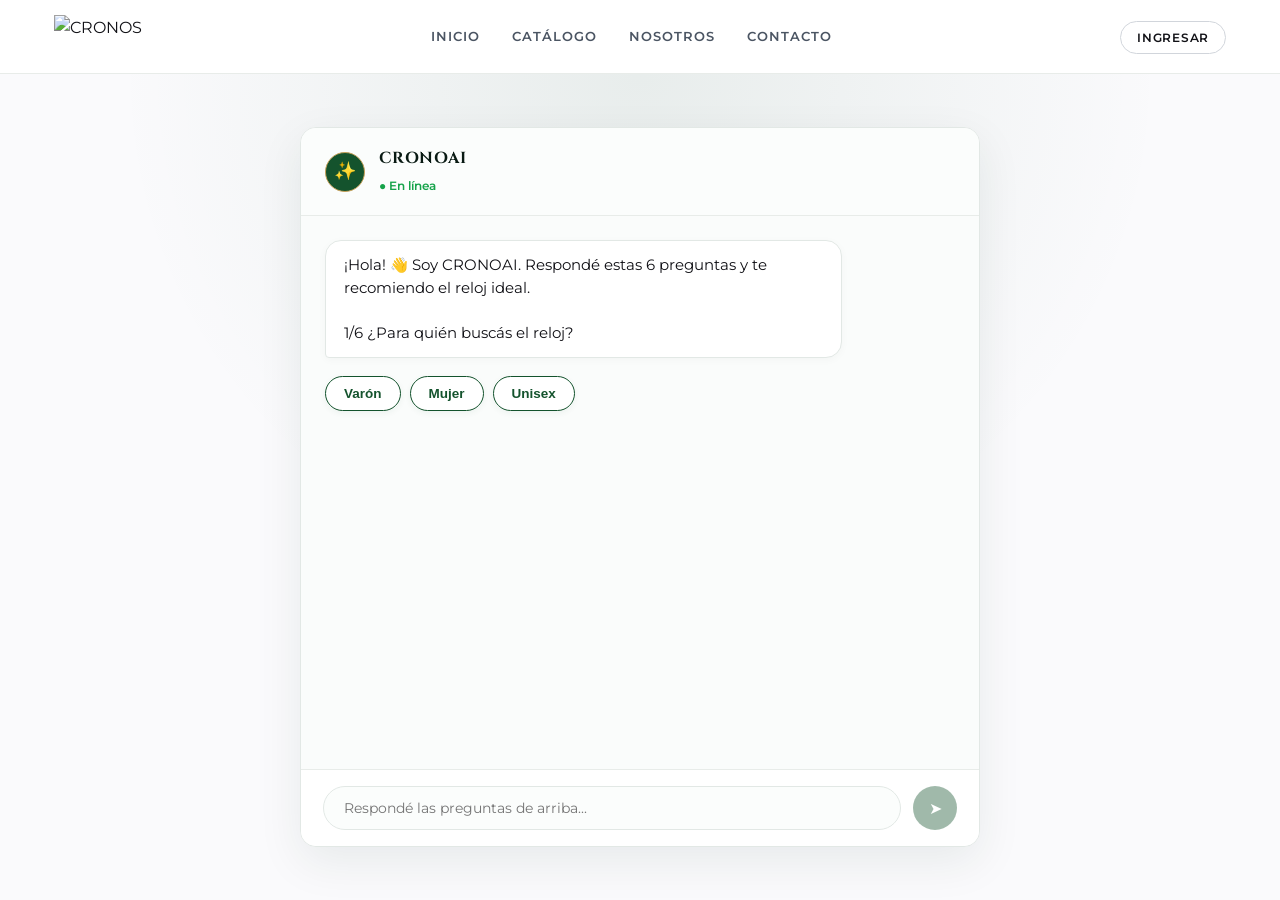
==== agente-ia.html @ 622d7fc7 "Restaurar interfaz limpia y pasarela de preguntas del Asesor IA" ====
<!DOCTYPE html>
<html lang="es">
<head>
  <meta charset="UTF-8">
  <meta name="viewport" content="width=device-width, initial-scale=1.0">
  <title>Relojería CRONOS — Asesor Virtual Inteligente (CRONOAI)</title>
  
  <link rel="preconnect" href="https://fonts.googleapis.com">
  <link rel="preconnect" href="https://fonts.gstatic.com" crossorigin>
  <link href="https://fonts.googleapis.com/css2?family=Cinzel:wght@600;700&family=Montserrat:wght@400;500;600;700&display=swap" rel="stylesheet">
  
  <link rel="stylesheet" href="css/styles.css">

  <style>
    /* Ajustes específicos para el contenedor del Asesor IA */
    .chat-page-main {
      min-height: calc(100vh - var(--nav-height));
      display: flex;
      justify-content: center;
      align-items: center;
      padding: 40px 20px;
      background: radial-gradient(circle at top, rgba(20, 83, 45, 0.08), transparent 50%), #fafafc;
    }

    .chat-card {
      width: 100%;
      max-width: 680px;
      height: 720px;
      display: flex;
      flex-direction: column;
      background: #ffffff;
      border: 1px solid #e2e8e5;
      border-radius: 16px;
      overflow: hidden;
      box-shadow: 0 15px 45px rgba(15, 57, 35, 0.08);
    }

    .chat-header {
      display: flex;
      align-items: center;
      gap: 14px;
      padding: 18px 24px;
      border-bottom: 1px solid #e8ece9;
      background: #fbfdfc;
    }

    .chat-avatar-icon {
      width: 40px;
      height: 40px;
      border-radius: 50%;
      background: #14532d;
      color: #c5a059;
      border: 1.5px solid #c5a059;
      display: flex;
      align-items: center;
      justify-content: center;
      font-size: 18px;
      flex-shrink: 0;
    }

    .chat-header-text strong {
      display: block;
      font-family: 'Cinzel', serif;
      font-size: 16px;
      font-weight: 700;
      color: #091a13;
      letter-spacing: 0.05em;
    }

    .chat-header-text span {
      font-size: 12px;
      color: #16a34a;
      font-weight: 600;
    }

    .chat-messages {
      flex: 1;
      overflow-y: auto;
      padding: 24px;
      display: flex;
      flex-direction: column;
      gap: 16px;
      background: #fafcfb;
    }

    .msg {
      max-width: 82%;
      padding: 13px 18px;
      border-radius: 16px;
      font-size: 14.5px;
      line-height: 1.55;
    }

    .msg-bot {
      align-self: flex-start;
      background: #ffffff;
      color: #111116;
      border: 1px solid #e2e8e5;
      border-bottom-left-radius: 4px;
      box-shadow: 0 2px 8px rgba(0, 0, 0, 0.03);
    }

    .msg-user {
      align-self: flex-end;
      background: #14532d;
      color: #ffffff;
      border-bottom-right-radius: 4px;
      box-shadow: 0 4px 12px rgba(20, 83, 45, 0.2);
    }

    .msg-typing {
      color: #64748b;
      font-style: italic;
    }

    /* Opciones del cuestionario de 6 preguntas */
    .chat-options {
      display: flex;
      flex-wrap: wrap;
      gap: 9px;
      align-self: flex-start;
      max-width: 95%;
      margin-top: 2px;
    }

    .chat-option-btn {
      padding: 9px 18px;
      border: 1.5px solid #14532d;
      color: #14532d;
      background: #ffffff;
      border-radius: 25px;
      font-size: 13.5px;
      font-weight: 600;
      cursor: pointer;
      transition: all 0.25s ease;
      box-shadow: 0 2px 6px rgba(20, 83, 45, 0.06);
    }

    .chat-option-btn:hover:not(:disabled) {
      background: #14532d;
      color: #ffffff;
      transform: translateY(-2px);
      box-shadow: 0 4px 12px rgba(20, 83, 45, 0.25);
    }

    .chat-option-btn:disabled {
      opacity: 0.35;
      cursor: default;
    }

    .chat-options-elegido .chat-option-btn:not(:disabled) {
      display: none;
    }

    /* Tarjetas de relojes recomendados (al terminar la pregunta 6) */
    .chat-resultados {
      display: flex;
      flex-direction: column;
      gap: 14px;
      width: 100%;
    }

    .chat-resultado-card {
      display: flex;
      gap: 16px;
      border: 1px solid #e2e8e5;
      background: #ffffff;
      padding: 16px;
      border-radius: 12px;
      box-shadow: 0 4px 16px rgba(0, 0, 0, 0.04);
    }

    .chat-resultado-media {
      width: 100px;
      height: 100px;
      flex-shrink: 0;
      background: #fbfdfc;
      border-radius: 6px;
      display: flex;
      align-items: center;
      justify-content: center;
      overflow: hidden;
      border: 1px solid #edf2ee;
    }

    .chat-resultado-media img {
      max-width: 90%;
      max-height: 90%;
      object-fit: contain;
    }

    .chat-resultado-info {
      flex: 1;
      min-width: 0;
    }

    .chat-resultado-match {
      display: inline-block;
      font-size: 11px;
      font-weight: 700;
      letter-spacing: 0.04em;
      color: #14532d;
      background: rgba(20, 83, 45, 0.08);
      padding: 3px 10px;
      border-radius: 20px;
      margin-bottom: 6px;
    }

    .chat-resultado-info h4 {
      font-family: 'Cinzel', serif;
      font-size: 16px;
      margin-bottom: 4px;
      color: #091a13;
    }

    .chat-resultado-precio {
      font-size: 16px;
      font-weight: 700;
      color: #14532d;
      margin-bottom: 12px;
    }

    .chat-resultado-acciones {
      display: flex;
      gap: 10px;
    }

    /* Entrada de texto para seguir conversando tras las 6 preguntas */
    .chat-input {
      display: flex;
      gap: 12px;
      padding: 16px 22px;
      border-top: 1px solid #e8ece9;
      background: #ffffff;
    }

    .chat-input input {
      flex: 1;
      padding: 12px 20px;
      border: 1px solid #e2e8e5;
      border-radius: 30px;
      font-size: 14px;
      outline: none;
      background: #fbfdfc;
      color: #111116;
      font-family: inherit;
    }

    .chat-input input:focus {
      border-color: #14532d;
    }

    .chat-send {
      width: 44px;
      height: 44px;
      border-radius: 50%;
      background: #14532d;
      color: #ffffff;
      display: flex;
      align-items: center;
      justify-content: center;
      border: none;
      cursor: pointer;
      font-size: 16px;
      transition: all 0.2s ease;
    }

    .chat-send:hover:not(:disabled) {
      background: #166534;
      transform: scale(1.05);
    }

    .chat-send:disabled {
      opacity: 0.4;
      cursor: not-allowed;
    }

    @media (max-width: 680px) {
      .chat-page-main {
        padding: 0;
      }
      .chat-card {
        height: calc(100vh - var(--nav-height));
        max-width: 100%;
        border-radius: 0;
        border: none;
      }
      .chat-resultado-card {
        flex-direction: column;
      }
      .chat-resultado-media {
        width: 100%;
        height: 150px;
      }
    }
  </style>
</head>
<body>

  <!-- ===================== NAVBAR UNIFICADA ===================== -->
  <header class="navbar">
    <div class="container nav-container-flex">
      <a href="index.html" class="brand">
        <img src="img/logo-cronos.png" alt="CRONOS" class="brand-logo-img">
      </a>

      <nav class="nav-links">
        <a href="index.html">Inicio</a>
        <a href="catalogo.html">Catálogo</a>
        <a href="index.html#nosotros">Nosotros</a>
        <a href="index.html#contacto">Contacto</a>
      </nav>

      <div class="nav-actions">
        <div id="auth-slot">
          <a href="login.html" class="btn-auth-link">Ingresar</a>
        </div>
        <button class="nav-toggle" aria-label="Abrir menú">☰</button>
      </div>
    </div>
  </header>

  <!-- ===================== INTERFAZ DEL ASESOR IA (CRONOAI) ===================== -->
  <main class="chat-page-main">
    <div class="chat-card">

      <div class="chat-header">
        <div class="chat-avatar-icon">
          ✨
        </div>
        <div class="chat-header-text">
          <strong>CRONOAI</strong>
          <span>● En línea</span>
        </div>
      </div>

      <!-- Contenedor donde chat-ia.js genera las 6 preguntas guiadas y las recomendaciones -->
      <div class="chat-messages" id="chat-messages"></div>

      <!-- Formulario para seguir la conversación libremente con Gemini tras las 6 preguntas -->
      <form class="chat-input" id="chat-form">
        <input type="text" placeholder="Respondé las preguntas de arriba..." disabled>
        <button type="submit" class="chat-send" disabled title="Enviar mensaje">➤</button>
      </form>

    </div>
  </main>

  <!-- Scripts -->
  <script src="https://cdn.jsdelivr.net/npm/@supabase/supabase-js@2"></script>
  <script src="js/supabase-config.js"></script>
  <script src="js/whatsapp-config.js"></script>
  <script src="js/productos.js"></script>
  <script src="js/chat-ia.js"></script>
  <script src="js/auth.js"></script>
  <script src="js/main.js"></script>
</body>
</html>
---- css/styles.css ----
/* =========================================================
   CRONOS — Hoja de Estilos Global Unificada de Alta Relojería
   Inspirada en Chronovia & Laxar (Verde Esmeralda, Oro y Blanco)
   ========================================================= */

@import url('https://fonts.googleapis.com/css2?family=Cinzel:wght@500;600;700;800&family=Montserrat:wght@300;400;500;600;700&display=swap');

:root {
  /* ================= IDENTIDAD CROMÁTICA ================= */
  --green-dark: #091a13;
  --green-deep: #0f3923;
  --green-primary: #14532d;
  --green-hover: #166534;
  --green-light: rgba(20, 83, 45, 0.08);

  --gold-accent: #c5a059;
  --gold-hover: #b38b36;
  --gold-light: #fdf8eb;
  --gold-border: rgba(197, 160, 89, 0.35);

  --bg-dark: #091a13;
  --bg-dark-card: #11221a;
  --bg-body: #fafafc;
  --bg-card: #ffffff;

  --text-main: #111116;
  --text-muted: #64748b;
  --text-light: #f8fafc;
  --text-light-muted: #cbd5e1;

  --border-light: #e8ece9;
  --border-dark: rgba(197, 160, 89, 0.2);

  --danger: #dc2626;
  --success: #16a34a;

  /* ================= VARIABLES DE COMPATIBILIDAD ================= */
  --green: #14532d;
  --green-dim: rgba(20, 83, 45, 0.12);
  --bg-soft: #f4f7f5;
  --bg-elevated: #ffffff;
  --bg-elevated-2: #edf3f0;
  --border: #e2e8e5;
  --border-strong: #cbd5e1;
  --font-display: 'Cinzel', Georgia, serif;
  --font-body: 'Montserrat', -apple-system, sans-serif;
  --font-serif: 'Cinzel', Georgia, serif;
  --font-sans: 'Montserrat', -apple-system, sans-serif;

  /* ================= DIMENSIONES & SOMBRAS ================= */
  --nav-height: 74px;
  --radius-sm: 6px;
  --radius-md: 12px;
  --radius-lg: 20px;
  --shadow-sm: 0 4px 15px rgba(0, 0, 0, 0.04);
  --shadow-card: 0 10px 30px rgba(15, 57, 35, 0.06);
  --shadow-luxury: 0 20px 45px rgba(0, 0, 0, 0.16);
  --transition: all 0.3s cubic-bezier(0.16, 1, 0.3, 1);
}

/* ================= RESET Y BASE ================= */
* {
  box-sizing: border-box;
  margin: 0;
  padding: 0;
}

html {
  scroll-behavior: smooth;
}

body {
  background-color: var(--bg-body);
  color: var(--text-main);
  font-family: var(--font-sans);
  line-height: 1.6;
  -webkit-font-smoothing: antialiased;
}

img {
  max-width: 100%;
  display: block;
}

a {
  color: inherit;
  text-decoration: none;
}

.container {
  width: 100%;
  max-width: 1220px;
  margin: 0 auto;
  padding: 0 24px;
}

.text-center {
  text-align: center;
}

.eyebrow {
  display: inline-block;
  font-size: 11px;
  font-weight: 700;
  letter-spacing: 0.2em;
  text-transform: uppercase;
  color: var(--gold-hover);
  margin-bottom: 10px;
}

/* ================= TOP NOTICE BAR ================= */
.top-notice-bar {
  background: var(--green-dark);
  color: var(--text-light-muted);
  font-size: 12px;
  font-weight: 500;
  letter-spacing: 0.05em;
  padding: 8px 0;
  border-bottom: 1px solid rgba(255, 255, 255, 0.08);
}

.top-notice-content {
  display: flex;
  justify-content: space-between;
  align-items: center;
}

.top-notice-content span strong {
  color: var(--gold-accent);
}

/* ================= NAVBAR ================= */
.navbar {
  position: sticky;
  top: 0;
  z-index: 1000;
  height: var(--nav-height);
  background: rgba(255, 255, 255, 0.96);
  backdrop-filter: blur(12px);
  -webkit-backdrop-filter: blur(12px);
  border-bottom: 1px solid var(--border-light);
  display: flex;
  align-items: center;
}

.nav-container-flex {
  display: flex;
  align-items: center;
  justify-content: space-between;
  width: 100%;
}

.brand {
  display: flex;
  align-items: center;
  gap: 12px;
}

.brand-logo-img {
  height: 44px;
  width: auto;
  object-fit: contain;
}

.brand-text {
  display: none !important;
}

.nav-links {
  display: flex;
  align-items: center;
  gap: 32px;
}

.nav-links a {
  position: relative;
  font-size: 12.5px;
  font-weight: 600;
  letter-spacing: 0.08em;
  text-transform: uppercase;
  color: #4b5563;
  padding: 6px 0;
  transition: color 0.2s ease;
}

.nav-links a:hover,
.nav-links a.active {
  color: var(--green-primary);
}

.nav-links a::after {
  content: "";
  position: absolute;
  bottom: 0;
  left: 0;
  width: 0;
  height: 2px;
  background: var(--gold-accent);
  transition: width 0.25s ease;
}

.nav-links a:hover::after,
.nav-links a.active::after {
  width: 100%;
}

.nav-actions {
  display: flex;
  align-items: center;
  gap: 16px;
}

.btn-nav-cronoai {
  background: var(--green-primary);
  color: #ffffff;
  padding: 8px 16px;
  border-radius: var(--radius-sm);
  font-size: 12.5px;
  font-weight: 600;
  letter-spacing: 0.04em;
  border: 1px solid var(--gold-accent);
  display: inline-flex;
  align-items: center;
  gap: 6px;
  transition: var(--transition);
}

.btn-nav-cronoai:hover {
  background: var(--green-hover);
  transform: translateY(-1px);
  box-shadow: 0 4px 14px rgba(20, 83, 45, 0.25);
}

.btn-auth-link {
  font-size: 12px;
  font-weight: 600;
  letter-spacing: 0.06em;
  text-transform: uppercase;
  padding: 8px 16px;
  border: 1px solid #d1d5db;
  border-radius: 20px;
  color: var(--text-main);
  transition: var(--transition);
}

.btn-auth-link:hover {
  border-color: var(--green-primary);
  color: var(--green-primary);
  background: var(--green-light);
}

/* Sesión de usuario logueado en Navbar */
.user-menu {
  display: flex !important;
  align-items: center !important;
  gap: 12px !important;
  white-space: nowrap !important;
}

.user-name {
  font-size: 13px !important;
  font-weight: 600 !important;
  color: var(--green-dark) !important;
}

.logout-link,
#auth-slot button {
  font-size: 11px !important;
  font-weight: 700 !important;
  padding: 6px 14px !important;
  border: 1px solid #dc2626 !important;
  color: #dc2626 !important;
  border-radius: 20px !important;
  background: transparent !important;
  cursor: pointer !important;
  transition: all 0.2s ease !important;
}

.logout-link:hover,
#auth-slot button:hover {
  background: #fee2e2 !important;
}

.nav-toggle {
  display: none;
  background: none;
  border: none;
  font-size: 24px;
  color: var(--green-dark);
  cursor: pointer;
}

/* ================= HERO PRINCIPAL ================= */
.rolex-hero {
  position: relative;
  min-height: 80vh;
  display: flex;
  align-items: center;
  background-color: var(--bg-dark);
  background-image: url('https://images.unsplash.com/photo-1523275335684-37898b6baf30?auto=format&fit=crop&w=1920&q=85');
  background-size: cover;
  background-position: center right;
  color: #ffffff;
  padding: 80px 0;
  overflow: hidden;
  border-bottom: 1px solid var(--border-dark);
}

.rolex-hero-overlay {
  position: absolute;
  inset: 0;
  background: linear-gradient(
    90deg, 
    rgba(9, 26, 19, 0.96) 0%, 
    rgba(9, 26, 19, 0.82) 48%, 
    rgba(9, 26, 19, 0.35) 100%
  );
  z-index: 1;
}

.rolex-hero-content {
  position: relative;
  z-index: 2;
  max-width: 650px;
}

.hero-eyebrow {
  display: block;
  font-size: 11.5px;
  letter-spacing: 0.2em;
  color: var(--gold-accent);
  font-weight: 700;
  margin-bottom: 16px;
  text-transform: uppercase;
}

.hero-title {
  font-family: var(--font-serif);
  font-size: clamp(38px, 5.5vw, 56px);
  line-height: 1.1;
  color: #ffffff;
  margin: 0 0 20px;
  font-weight: 700;
}

.hero-subtitle {
  font-size: 16px;
  line-height: 1.7;
  color: var(--text-light-muted);
  margin-bottom: 34px;
}

.hero-actions {
  display: flex;
  gap: 16px;
  flex-wrap: wrap;
}

.btn-hero-primary {
  background: var(--gold-accent);
  color: var(--green-dark);
  font-weight: 700;
  font-size: 13.5px;
  padding: 14px 30px;
  border-radius: var(--radius-sm);
  letter-spacing: 0.05em;
  transition: var(--transition);
  display: inline-flex;
  align-items: center;
  gap: 8px;
}

.btn-hero-primary:hover {
  background: var(--gold-hover);
  transform: translateY(-2px);
  box-shadow: 0 8px 24px rgba(197, 160, 89, 0.35);
}

.btn-hero-secondary {
  background: rgba(255, 255, 255, 0.06);
  border: 1px solid rgba(255, 255, 255, 0.25);
  color: #ffffff;
  font-weight: 600;
  font-size: 13.5px;
  padding: 14px 28px;
  border-radius: var(--radius-sm);
  backdrop-filter: blur(6px);
  transition: var(--transition);
}

.btn-hero-secondary:hover {
  border-color: var(--gold-accent);
  color: var(--gold-accent);
  background: rgba(197, 160, 89, 0.1);
}

/* ================= CATEGORÍAS RÁPIDAS ================= */
.categories-strip {
  padding: 35px 0 60px;
  margin-top: -28px;
  position: relative;
  z-index: 10;
}

.categories-grid {
  display: grid;
  grid-template-columns: repeat(3, 1fr);
  gap: 22px;
}

.cat-card-luxury {
  background: var(--bg-dark-card);
  border: 1px solid var(--border-dark);
  border-radius: var(--radius-md);
  padding: 24px 22px;
  color: #ffffff;
  display: flex;
  align-items: center;
  justify-content: space-between;
  transition: var(--transition);
  position: relative;
  overflow: hidden;
  box-shadow: var(--shadow-sm);
}

.cat-card-luxury::before {
  content: "";
  position: absolute;
  top: 0;
  left: 0;
  width: 3px;
  height: 100%;
  background: var(--gold-accent);
  opacity: 0;
  transition: var(--transition);
}

.cat-card-luxury:hover {
  transform: translateY(-4px);
  border-color: var(--gold-accent);
  box-shadow: var(--shadow-card);
}

.cat-card-luxury:hover::before {
  opacity: 1;
}

.cat-card-info h3 {
  font-family: var(--font-serif);
  font-size: 17px;
  margin-bottom: 4px;
}

.cat-card-info span {
  font-size: 12.5px;
  color: var(--gold-accent);
}

.cat-card-arrow {
  font-size: 18px;
  color: var(--gold-accent);
  transition: var(--transition);
}

/* ================= BANNER INTERCALADO TIPO HERO (ESTILO SALÓN DE BELLEZA) ================= */
.showcase-section {
  padding: 75px 0 90px;
  background: #ffffff;
}

.showcase-header {
  margin-bottom: 50px;
}

.section-title {
  font-family: var(--font-serif);
  font-size: clamp(28px, 4vw, 38px);
  color: var(--green-dark);
  font-weight: 700;
  margin-bottom: 12px;
}

.section-subtitle {
  font-size: 15px;
  color: var(--text-muted);
  max-width: 620px;
  margin: 0 auto;
}

.featured-showcase-container {
  display: flex;
  flex-direction: column;
  gap: 40px;
}

/* FILA 1 (IMPAR): Reloj a la derecha, sombra y texto a la izquierda */
.product-hero-banner,
.rolex-feature-row {
  position: relative;
  min-height: 440px;
  border-radius: var(--radius-lg);
  overflow: hidden;
  background-color: #081a12 !important;
  background-repeat: no-repeat !important;
  background-size: contain !important;
  background-position: right 6% center !important;
  display: flex !important;
  align-items: center !important;
  padding: 50px 60px !important;
  box-shadow: var(--shadow-luxury);
  border: 1px solid var(--border-dark);
  transition: var(--transition);
}

.product-hero-banner:hover,
.rolex-feature-row:hover {
  transform: translateY(-4px);
  box-shadow: 0 25px 55px rgba(9, 26, 19, 0.3);
}

/* Degradado sombreado para garantizar legibilidad del texto */
.product-hero-overlay {
  position: absolute;
  inset: 0;
  background: linear-gradient(
    90deg,
    rgba(8, 26, 18, 0.98) 0%,
    rgba(8, 26, 18, 0.92) 48%,
    rgba(8, 26, 18, 0.35) 75%,
    transparent 100%
  ) !important;
  z-index: 1;
}

.product-hero-inner,
.rolex-feature-text {
  position: relative;
  z-index: 2;
  max-width: 520px;
  margin-right: auto;
  margin-left: 0;
  text-align: left;
  color: #ffffff !important;
}

.product-hero-category,
.rolex-meta {
  display: inline-block;
  font-size: 11.5px;
  letter-spacing: 0.16em;
  color: var(--gold-accent) !important;
  font-weight: 700;
  text-transform: uppercase;
  margin-bottom: 10px;
}

.product-hero-title,
.rolex-title {
  font-family: var(--font-serif);
  font-size: clamp(26px, 3.2vw, 36px);
  color: #ffffff !important;
  margin: 0 0 14px;
  font-weight: 700;
  line-height: 1.15;
}

.product-hero-desc,
.rolex-desc {
  font-size: 15px;
  line-height: 1.7;
  color: var(--text-light-muted) !important;
  margin: 0 0 26px;
}

.product-hero-cta,
.rolex-pricing-action {
  display: flex;
  align-items: center;
  gap: 22px;
  flex-wrap: wrap;
}

.product-hero-price,
.price-amount {
  font-size: 26px;
  font-weight: 700;
  color: #ffffff !important;
  display: flex;
  align-items: baseline;
}

.price-currency {
  font-size: 16px;
  color: var(--gold-accent) !important;
  margin-right: 4px;
}

.btn-hero-order,
.btn-rolex-explore {
  display: inline-flex;
  align-items: center;
  gap: 8px;
  background: var(--gold-accent);
  color: var(--green-dark);
  font-weight: 700;
  font-size: 13.5px;
  padding: 13px 28px;
  border-radius: var(--radius-sm);
  text-decoration: none;
  transition: var(--transition);
  box-shadow: 0 4px 15px rgba(197, 160, 89, 0.35);
}

.btn-hero-order:hover,
.btn-rolex-explore:hover {
  background: var(--gold-hover);
  transform: translateY(-2px);
}

/* FILA 2 (PAR / INTERCALADA): Reloj a la izquierda, sombra y texto a la derecha */
.featured-showcase-container > .product-hero-banner:nth-child(even),
.featured-showcase-container > .rolex-feature-row:nth-child(even),
.product-hero-banner.reversed,
.rolex-feature-row.reversed {
  background-position: left 6% center !important;
  justify-content: flex-end !important;
}

.featured-showcase-container > .product-hero-banner:nth-child(even) .product-hero-overlay,
.featured-showcase-container > .rolex-feature-row:nth-child(even) .product-hero-overlay,
.product-hero-banner.reversed .product-hero-overlay,
.rolex-feature-row.reversed .product-hero-overlay {
  background: linear-gradient(
    270deg,
    rgba(8, 26, 18, 0.98) 0%,
    rgba(8, 26, 18, 0.92) 48%,
    rgba(8, 26, 18, 0.35) 75%,
    transparent 100%
  ) !important;
}

.featured-showcase-container > .product-hero-banner:nth-child(even) .product-hero-inner,
.featured-showcase-container > .rolex-feature-row:nth-child(even) .product-hero-inner,
.product-hero-banner.reversed .product-hero-inner,
.rolex-feature-row.reversed .product-hero-inner {
  margin-left: auto !important;
  margin-right: 0 !important;
  text-align: left;
}

.showcase-cta-wrap {
  margin-top: 55px;
}

.btn-view-all-collection {
  display: inline-block;
  padding: 14px 34px;
  background: transparent;
  border: 1.5px solid var(--green-primary);
  color: var(--green-primary);
  font-weight: 700;
  font-size: 13px;
  letter-spacing: 0.06em;
  border-radius: var(--radius-sm);
  text-transform: uppercase;
  transition: var(--transition);
}

.btn-view-all-collection:hover {
  background: var(--green-primary);
  color: #ffffff;
}

/* ================= GRID DE CATÁLOGO (CATALOGO.HTML) ================= */
.product-grid {
  display: grid;
  grid-template-columns: repeat(auto-fill, minmax(270px, 1fr));
  gap: 28px;
  padding: 20px 0 60px;
}

.product-card {
  position: relative;
  background: #ffffff;
  border-radius: var(--radius-md);
  border: 1px solid var(--border-light);
  padding: 18px;
  display: flex;
  flex-direction: column;
  transition: var(--transition);
  box-shadow: var(--shadow-sm);
}

.product-card:hover {
  transform: translateY(-5px);
  border-color: rgba(20, 83, 45, 0.25);
  box-shadow: var(--shadow-card);
}

.card-badge {
  position: absolute;
  top: 14px;
  left: 14px;
  background: var(--gold-light);
  border: 1px solid var(--gold-border);
  color: var(--gold-hover);
  font-size: 11px;
  padding: 3px 8px;
  border-radius: 4px;
  font-weight: 700;
  letter-spacing: 0.05em;
  z-index: 2;
}

.product-card-media {
  width: 100%;
  height: 220px;
  display: flex;
  align-items: center;
  justify-content: center;
  margin: 12px 0;
  background: #fbfdfc;
  border-radius: var(--radius-sm);
  overflow: hidden;
}

.product-thumb-img {
  max-width: 85%;
  max-height: 85%;
  object-fit: contain;
  transition: transform 0.35s ease;
}

.product-card:hover .product-thumb-img {
  transform: scale(1.06);
}

.product-card-body {
  display: flex;
  flex-direction: column;
  flex: 1;
}

.product-category {
  font-size: 11px;
  color: var(--gold-hover);
  font-weight: 700;
  letter-spacing: 0.1em;
  text-transform: uppercase;
  margin-bottom: 4px;
}

.product-card-title {
  margin: 0 0 12px;
  font-family: var(--font-serif);
  font-size: 16px;
  font-weight: 600;
  color: var(--green-dark);
}

.product-card-footer {
  margin-top: auto;
  display: flex;
  align-items: center;
  justify-content: space-between;
  padding-top: 14px;
  border-top: 1px solid var(--border-light);
}

.product-price {
  font-size: 18px;
  font-weight: 700;
  color: var(--green-primary);
}

.btn-ver-detalle {
  background: #f4f6f5;
  border: 1px solid var(--border-light);
  color: var(--green-dark);
  padding: 8px 14px;
  border-radius: var(--radius-sm);
  font-size: 12.5px;
  font-weight: 600;
  transition: var(--transition);
}

.btn-ver-detalle:hover {
  background: var(--green-primary);
  border-color: var(--green-primary);
  color: #ffffff;
}

/* ================= BANNER CRONOAI ================= */
.cronoai-banner {
  background: radial-gradient(circle at 75% 50%, rgba(20, 83, 45, 0.4) 0%, rgba(9, 26, 19, 0.98) 70%), var(--bg-dark);
  color: #ffffff;
  padding: 80px 0;
  position: relative;
  overflow: hidden;
  border-top: 1px solid var(--border-dark);
  border-bottom: 1px solid var(--border-dark);
}

.cronoai-banner-grid {
  display: grid;
  grid-template-columns: 1.15fr 0.85fr;
  align-items: center;
  gap: 50px;
}

.cronoai-badge {
  display: inline-block;
  background: rgba(197, 160, 89, 0.15);
  border: 1px solid var(--gold-accent);
  color: var(--gold-accent);
  font-size: 11px;
  font-weight: 700;
  letter-spacing: 0.16em;
  padding: 4px 12px;
  border-radius: 20px;
  margin-bottom: 16px;
  text-transform: uppercase;
}

.cronoai-banner h2 {
  font-family: var(--font-serif);
  font-size: clamp(28px, 4vw, 38px);
  margin-bottom: 16px;
  line-height: 1.2;
}

.cronoai-banner p {
  color: var(--text-light-muted);
  font-size: 15px;
  line-height: 1.7;
  margin-bottom: 28px;
}

.cronoai-steps {
  display: flex;
  gap: 20px;
  margin-bottom: 32px;
  flex-wrap: wrap;
}

.cronoai-step-item {
  display: flex;
  align-items: center;
  gap: 10px;
  font-size: 13.5px;
  color: #ffffff;
  font-weight: 500;
}

.cronoai-step-num {
  width: 28px;
  height: 28px;
  border-radius: 50%;
  background: var(--gold-accent);
  color: var(--green-dark);
  font-weight: 700;
  display: flex;
  align-items: center;
  justify-content: center;
  font-size: 13px;
}

.cronoai-preview-box {
  background: rgba(18, 28, 23, 0.75);
  border: 1px solid var(--border-dark);
  border-radius: var(--radius-md);
  padding: 26px;
  backdrop-filter: blur(10px);
  box-shadow: var(--shadow-luxury);
}

.chat-bubble-mock {
  background: rgba(255, 255, 255, 0.08);
  padding: 16px 20px;
  border-radius: var(--radius-sm);
  font-size: 14px;
  line-height: 1.6;
  margin-bottom: 16px;
  border-left: 3px solid var(--gold-accent);
}

/* ================= SECCIÓN NOSOTROS ================= */
.about-section {
  padding: 90px 0;
  background: #ffffff;
  border-bottom: 1px solid var(--border-light);
}

.about-grid {
  display: grid;
  grid-template-columns: 1.25fr 0.75fr;
  gap: 60px;
  align-items: center;
}

.about-lead {
  font-size: 18px;
  line-height: 1.6;
  color: var(--green-dark);
  margin: 14px 0;
  font-weight: 500;
}

.about-text {
  font-size: 15px;
  line-height: 1.8;
  color: var(--text-muted);
  margin-bottom: 34px;
}

.about-features {
  display: grid;
  grid-template-columns: repeat(3, 1fr);
  gap: 20px;
  padding-top: 24px;
  border-top: 1px solid var(--border-light);
}

.feature-number {
  display: block;
  font-family: var(--font-serif);
  font-size: 32px;
  font-weight: 700;
  color: var(--green-primary);
  margin-bottom: 4px;
}

.feature-label {
  font-size: 12px;
  color: var(--text-muted);
  text-transform: uppercase;
  letter-spacing: 0.08em;
  font-weight: 600;
}

.about-seal-card {
  background: radial-gradient(circle at center, #14281f 0%, #091a13 100%);
  border-radius: var(--radius-lg);
  padding: 44px 34px;
  color: #ffffff;
  border: 1px solid var(--border-dark);
  box-shadow: var(--shadow-luxury);
  text-align: center;
}

.seal-icon {
  font-size: 40px;
  margin-bottom: 16px;
}

.seal-inner h3 {
  font-family: var(--font-serif);
  font-size: 21px;
  color: var(--gold-accent);
  margin-bottom: 12px;
}

.seal-inner p {
  color: var(--text-light-muted);
  font-size: 14px;
  line-height: 1.7;
}

/* ================= SECCIÓN CONTACTO ================= */
.contact-section {
  padding: 85px 0 95px;
  background: var(--bg-body);
}

.contact-grid {
  display: grid;
  grid-template-columns: repeat(auto-fit, minmax(280px, 1fr));
  gap: 26px;
  margin-top: 45px;
}

.contact-card {
  background: #ffffff;
  border-radius: var(--radius-md);
  border: 1px solid var(--border-light);
  padding: 34px 26px;
  text-align: center;
  transition: var(--transition);
  box-shadow: var(--shadow-sm);
}

.contact-card:hover {
  transform: translateY(-5px);
  border-color: rgba(20, 83, 45, 0.25);
  box-shadow: var(--shadow-card);
}

.contact-icon {
  font-size: 34px;
  margin-bottom: 16px;
}

.contact-card h3 {
  font-family: var(--font-serif);
  font-size: 18px;
  color: var(--green-dark);
  margin-bottom: 10px;
}

.contact-card p {
  font-size: 14px;
  color: var(--text-muted);
  line-height: 1.6;
  margin-bottom: 22px;
}

.contact-btn {
  display: inline-block;
  background: #25d366;
  color: #ffffff;
  padding: 11px 24px;
  border-radius: var(--radius-sm);
  font-size: 13px;
  font-weight: 600;
  transition: var(--transition);
}

.contact-btn:hover {
  background: #1eb954;
  box-shadow: 0 6px 18px rgba(37, 211, 102, 0.25);
}

.contact-btn.secondary {
  background: var(--green-primary);
  border: 1px solid var(--gold-accent);
}

.contact-btn.secondary:hover {
  background: var(--green-hover);
}

.contact-detail-text {
  display: inline-block;
  font-size: 13px;
  font-weight: 600;
  color: var(--green-primary);
  padding: 7px 16px;
  background: var(--green-light);
  border-radius: 20px;
}

/* ================= FOOTER ================= */
.footer {
  background: var(--green-dark);
  color: var(--text-light-muted);
  padding: 70px 0 25px;
  border-top: 1px solid var(--border-dark);
  font-size: 14px;
}

.footer-grid {
  display: grid;
  grid-template-columns: 1.4fr 1fr 1fr;
  gap: 40px;
  margin-bottom: 45px;
}

.brand-col .brand-name {
  font-family: var(--font-serif);
  font-size: 22px;
  font-weight: 700;
  color: #ffffff;
  letter-spacing: 0.1em;
  display: block;
  margin-bottom: 12px;
}

.footer-heading {
  font-size: 12px;
  text-transform: uppercase;
  letter-spacing: 0.12em;
  color: var(--gold-accent);
  font-weight: 700;
  margin-bottom: 16px;
}

.footer-col a {
  display: block;
  color: var(--text-light-muted);
  margin-bottom: 10px;
  transition: var(--transition);
}

.footer-col a:hover {
  color: #ffffff;
  padding-left: 4px;
}

.footer-bottom {
  text-align: center;
  padding-top: 24px;
  border-top: 1px solid rgba(255, 255, 255, 0.08);
  font-size: 12.5px;
}

/* ================= BOTÓN FLOTANTE ASESOR IA ================= */
.ai-float-btn {
  position: fixed;
  bottom: 24px;
  right: 24px;
  background: #ffffff;
  border: 1px solid var(--gold-accent);
  border-radius: 50px;
  padding: 10px 18px;
  display: flex;
  align-items: center;
  gap: 10px;
  box-shadow: 0 10px 28px rgba(0, 0, 0, 0.15);
  transition: var(--transition);
  z-index: 999;
}

.ai-float-btn:hover {
  transform: translateY(-3px);
  box-shadow: 0 14px 34px rgba(20, 83, 45, 0.25);
  border-color: var(--green-primary);
}

.ai-spark {
  font-size: 20px;
}

.ai-float-text {
  display: flex;
  flex-direction: column;
}

.ai-float-text strong {
  font-size: 12.5px;
  color: var(--green-dark);
}

.ai-float-text span {
  font-size: 11px;
  color: var(--text-muted);
}

/* ================= INTERFAZ CRONOAI (AGENTE-IA.HTML) ================= */
.chat-wrap {
  min-height: calc(100vh - var(--nav-height));
  display: flex;
  justify-content: center;
  align-items: center;
  padding: 40px 20px;
  background: radial-gradient(circle at top, rgba(20, 83, 45, 0.08), transparent 45%), var(--bg-body);
}

.chat-card {
  width: 100%;
  max-width: 680px;
  display: flex;
  flex-direction: column;
  background: #ffffff;
  border: 1px solid var(--border-light);
  border-radius: var(--radius-lg);
  overflow: hidden;
  height: 720px;
  box-shadow: 0 15px 45px rgba(15, 57, 35, 0.08);
}

.chat-header {
  display: flex;
  align-items: center;
  gap: 14px;
  padding: 18px 24px;
  border-bottom: 1px solid var(--border-light);
  background: #fbfdfc;
}

.chat-header-text strong {
  display: block;
  font-size: 15px;
  font-family: var(--font-serif);
  color: var(--green-dark);
  font-weight: 700;
  letter-spacing: 0.05em;
}

.chat-header-text span {
  font-size: 12.5px;
  color: var(--success);
  font-weight: 600;
}

.chat-messages {
  flex: 1;
  overflow-y: auto;
  padding: 24px;
  display: flex;
  flex-direction: column;
  gap: 16px;
  background: #fafcfb;
}

.msg {
  max-width: 82%;
  padding: 13px 18px;
  border-radius: 16px;
  font-size: 14.5px;
  line-height: 1.55;
  box-shadow: 0 2px 8px rgba(0, 0, 0, 0.03);
}

.msg-bot {
  align-self: flex-start;
  background: #ffffff;
  color: var(--text-main);
  border: 1px solid var(--border-light);
  border-bottom-left-radius: 4px;
}

.msg-user {
  align-self: flex-end;
  background: var(--green-primary);
  color: #ffffff;
  border-bottom-right-radius: 4px;
}

.msg-typing {
  color: var(--text-muted);
  font-style: italic;
}

.chat-options {
  display: flex;
  flex-wrap: wrap;
  gap: 9px;
  align-self: flex-start;
  max-width: 95%;
  margin-top: 4px;
}

.chat-option-btn {
  padding: 9px 18px;
  border: 1.5px solid var(--green-primary);
  color: var(--green-primary);
  background: #ffffff;
  border-radius: 25px;
  font-size: 13.5px;
  font-weight: 600;
  cursor: pointer;
  transition: var(--transition);
  box-shadow: 0 2px 6px rgba(20, 83, 45, 0.06);
}

.chat-option-btn:hover:not(:disabled) {
  background: var(--green-primary);
  color: #ffffff;
  transform: translateY(-2px);
  box-shadow: 0 4px 12px rgba(20, 83, 45, 0.25);
}

.chat-option-btn:disabled {
  opacity: 0.35;
  cursor: default;
}

.chat-options-elegido .chat-option-btn:not(:disabled) {
  display: none;
}

.chat-resultados {
  display: flex;
  flex-direction: column;
  gap: 14px;
  width: 100%;
}

.chat-resultado-card {
  display: flex;
  gap: 16px;
  border: 1px solid var(--border-light);
  background: #ffffff;
  padding: 16px;
  border-radius: var(--radius-md);
  box-shadow: 0 4px 16px rgba(0, 0, 0, 0.04);
}

.chat-resultado-media {
  width: 100px;
  height: 100px;
  flex-shrink: 0;
  background: #f8faf9;
  border-radius: var(--radius-sm);
  display: flex;
  align-items: center;
  justify-content: center;
  overflow: hidden;
}

.chat-resultado-media img {
  max-width: 90%;
  max-height: 90%;
  object-fit: contain;
}

.chat-resultado-info h4 {
  font-family: var(--font-serif);
  font-size: 16px;
  margin-bottom: 4px;
  color: var(--green-dark);
}

.chat-resultado-match {
  display: inline-block;
  font-size: 11px;
  font-weight: 700;
  letter-spacing: 0.04em;
  color: var(--green-primary);
  background: var(--green-light);
  padding: 3px 10px;
  border-radius: 20px;
  margin-bottom: 6px;
}

.chat-resultado-precio {
  font-size: 15px;
  font-weight: 700;
  color: var(--green-primary);
  margin-bottom: 10px;
}

.chat-input {
  display: flex;
  gap: 12px;
  padding: 16px 22px;
  border-top: 1px solid var(--border-light);
  background: #ffffff;
}

.chat-input input {
  flex: 1;
  padding: 12px 20px;
  border: 1px solid var(--border-light);
  border-radius: 30px;
  font-size: 14px;
  outline: none;
  background: #fbfdfc;
  color: var(--text-main);
}

.chat-input input:focus {
  border-color: var(--green-primary);
}

.chat-send {
  width: 44px;
  height: 44px;
  border-radius: 50%;
  background: var(--green-primary);
  color: #ffffff;
  display: flex;
  align-items: center;
  justify-content: center;
  border: none;
  cursor: pointer;
  transition: var(--transition);
}

.chat-send:hover {
  background: var(--green-hover);
  transform: scale(1.05);
}

/* ================= RESPONSIVO (MÓVILES) ================= */
@media (max-width: 860px) {
  .nav-links {
    position: fixed;
    top: var(--nav-height);
    left: 0;
    right: 0;
    flex-direction: column;
    align-items: flex-start;
    gap: 0;
    background: #ffffff;
    border-bottom: 1px solid var(--border-light);
    max-height: 0;
    overflow: hidden;
    transition: max-height 0.3s ease;
    box-shadow: 0 10px 25px rgba(0,0,0,0.06);
  }

  .nav-links.open {
    max-height: 320px;
  }

  .nav-links a {
    width: 100%;
    padding: 14px 24px;
    border-bottom: 1px solid var(--border-light);
  }

  .nav-toggle {
    display: block;
  }

  /* Banners en móviles */
  .product-hero-banner,
  .rolex-feature-row,
  .featured-showcase-container > .product-hero-banner:nth-child(even),
  .featured-showcase-container > .rolex-feature-row:nth-child(even) {
    background-position: center bottom 20px !important;
    background-size: auto 190px !important;
    padding: 35px 22px 230px !important;
    min-height: 460px !important;
  }

  .product-hero-overlay,
  .featured-showcase-container > .product-hero-banner:nth-child(even) .product-hero-overlay {
    background: linear-gradient(
      180deg,
      rgba(8, 26, 18, 0.98) 0%,
      rgba(8, 26, 18, 0.88) 55%,
      rgba(8, 26, 18, 0.25) 100%
    ) !important;
  }

  .product-hero-inner,
  .featured-showcase-container > .product-hero-banner:nth-child(even) .product-hero-inner {
    margin: 0 !important;
    max-width: 100% !important;
  }

  .categories-grid,
  .cronoai-banner-grid,
  .about-grid,
  .footer-grid {
    grid-template-columns: 1fr;
  }

  .top-notice-bar {
    display: none;
  }

  .chat-card {
    height: calc(100vh - var(--nav-height) - 40px);
  }
}
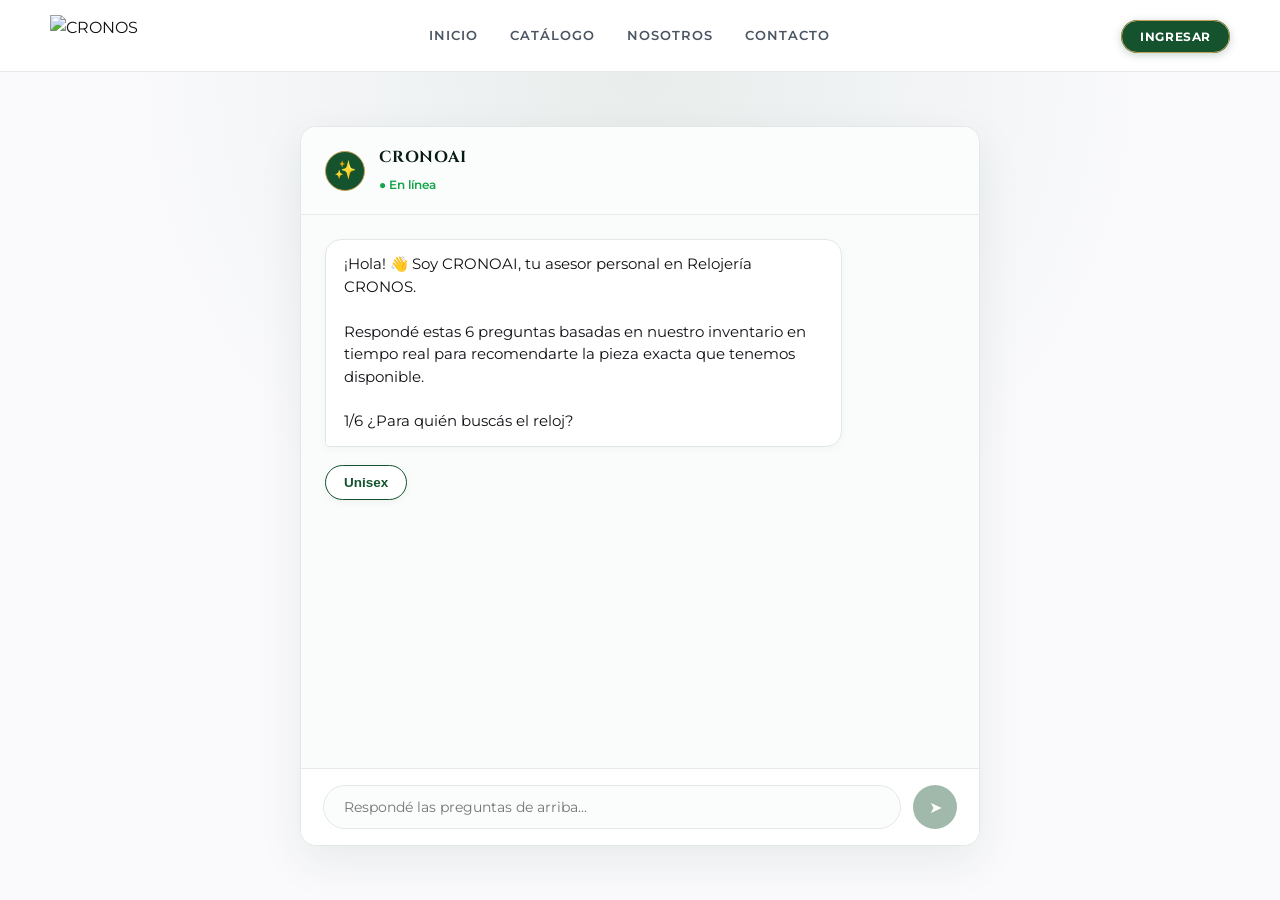
==== commit 59861bce: "Navbar publico unificado: menu a la izquierda, logo centrado y boton ingresar verde" ====
--- a/agente-ia.html
+++ b/agente-ia.html
@@ -12,13 +12,12 @@
   <link rel="stylesheet" href="css/styles.css">
 
   <style>
-    /* Ajustes específicos para el contenedor del Asesor IA */
     .chat-page-main {
       min-height: calc(100vh - var(--nav-height));
       display: flex;
       justify-content: center;
       align-items: center;
-      padding: 40px 20px;
+      padding: 30px 16px;
       background: radial-gradient(circle at top, rgba(20, 83, 45, 0.08), transparent 50%), #fafafc;
     }
 
@@ -113,7 +112,6 @@
       font-style: italic;
     }
 
-    /* Opciones del cuestionario de 6 preguntas */
     .chat-options {
       display: flex;
       flex-wrap: wrap;
@@ -152,7 +150,6 @@
       display: none;
     }
 
-    /* Tarjetas de relojes recomendados (al terminar la pregunta 6) */
     .chat-resultados {
       display: flex;
       flex-direction: column;
@@ -225,7 +222,6 @@
       gap: 10px;
     }
 
-    /* Entrada de texto para seguir conversando tras las 6 preguntas */
     .chat-input {
       display: flex;
       gap: 12px;
@@ -297,14 +293,17 @@
 </head>
 <body>
 
-  <!-- ===================== NAVBAR UNIFICADA ===================== -->
+  <!-- ===================== NAVBAR CON MENÚ A LA IZQUIERDA ===================== -->
   <header class="navbar">
     <div class="container nav-container-flex">
-      <a href="index.html" class="brand">
-        <img src="img/logo-cronos.png" alt="CRONOS" class="brand-logo-img">
-      </a>
-
-      <nav class="nav-links">
+      <div class="nav-brand-group">
+        <button class="nav-toggle" id="nav-toggle" aria-label="Abrir menú">☰</button>
+        <a href="index.html" class="brand">
+          <img src="img/logo-cronos.png" alt="CRONOS" class="brand-logo-img">
+        </a>
+      </div>
+
+      <nav class="nav-links" id="nav-links">
         <a href="index.html">Inicio</a>
         <a href="catalogo.html">Catálogo</a>
         <a href="index.html#nosotros">Nosotros</a>
@@ -315,7 +314,6 @@
         <div id="auth-slot">
           <a href="login.html" class="btn-auth-link">Ingresar</a>
         </div>
-        <button class="nav-toggle" aria-label="Abrir menú">☰</button>
       </div>
     </div>
   </header>
@@ -334,10 +332,8 @@
         </div>
       </div>
 
-      <!-- Contenedor donde chat-ia.js genera las 6 preguntas guiadas y las recomendaciones -->
       <div class="chat-messages" id="chat-messages"></div>
 
-      <!-- Formulario para seguir la conversación libremente con Gemini tras las 6 preguntas -->
       <form class="chat-input" id="chat-form">
         <input type="text" placeholder="Respondé las preguntas de arriba..." disabled>
         <button type="submit" class="chat-send" disabled title="Enviar mensaje">➤</button>
@@ -346,7 +342,6 @@
     </div>
   </main>
 
-  <!-- Scripts -->
   <script src="https://cdn.jsdelivr.net/npm/@supabase/supabase-js@2"></script>
   <script src="js/supabase-config.js"></script>
   <script src="js/whatsapp-config.js"></script>
--- a/css/styles.css
+++ b/css/styles.css
@@ -1,6 +1,7 @@
 /* =========================================================
    CRONOS — Hoja de Estilos Global Unificada de Alta Relojería
    Inspirada en Chronovia & Laxar (Verde Esmeralda, Oro y Blanco)
+   100% Responsiva (Blindaje Estricto de 2 Columnas Móviles)
    ========================================================= */
 
 @import url('https://fonts.googleapis.com/css2?family=Cinzel:wght@500;600;700;800&family=Montserrat:wght@300;400;500;600;700&display=swap');
@@ -32,9 +33,10 @@
   --border-dark: rgba(197, 160, 89, 0.2);
 
   --danger: #dc2626;
+  --danger-light: #fee2e2;
   --success: #16a34a;
 
-  /* ================= VARIABLES DE COMPATIBILIDAD ================= */
+  /* Compatibilidad */
   --green: #14532d;
   --green-dim: rgba(20, 83, 45, 0.12);
   --bg-soft: #f4f7f5;
@@ -47,15 +49,15 @@
   --font-serif: 'Cinzel', Georgia, serif;
   --font-sans: 'Montserrat', -apple-system, sans-serif;
 
-  /* ================= DIMENSIONES & SOMBRAS ================= */
-  --nav-height: 74px;
+  /* Dimensiones & Sombras */
+  --nav-height: 72px;
   --radius-sm: 6px;
   --radius-md: 12px;
   --radius-lg: 20px;
   --shadow-sm: 0 4px 15px rgba(0, 0, 0, 0.04);
   --shadow-card: 0 10px 30px rgba(15, 57, 35, 0.06);
   --shadow-luxury: 0 20px 45px rgba(0, 0, 0, 0.16);
-  --transition: all 0.3s cubic-bezier(0.16, 1, 0.3, 1);
+  --transition: all 0.25s cubic-bezier(0.16, 1, 0.3, 1);
 }
 
 /* ================= RESET Y BASE ================= */
@@ -75,6 +77,8 @@
   font-family: var(--font-sans);
   line-height: 1.6;
   -webkit-font-smoothing: antialiased;
+  overflow-x: hidden;
+  width: 100%;
 }
 
 img {
@@ -91,7 +95,7 @@
   width: 100%;
   max-width: 1220px;
   margin: 0 auto;
-  padding: 0 24px;
+  padding: 0 20px;
 }
 
 .text-center {
@@ -105,7 +109,7 @@
   letter-spacing: 0.2em;
   text-transform: uppercase;
   color: var(--gold-hover);
-  margin-bottom: 10px;
+  margin-bottom: 8px;
 }
 
 /* ================= TOP NOTICE BAR ================= */
@@ -135,7 +139,7 @@
   top: 0;
   z-index: 1000;
   height: var(--nav-height);
-  background: rgba(255, 255, 255, 0.96);
+  background: rgba(255, 255, 255, 0.98);
   backdrop-filter: blur(12px);
   -webkit-backdrop-filter: blur(12px);
   border-bottom: 1px solid var(--border-light);
@@ -150,14 +154,29 @@
   width: 100%;
 }
 
+.nav-brand-group {
+  display: flex;
+  align-items: center;
+  gap: 12px;
+}
+
+.nav-toggle {
+  display: none;
+  background: none;
+  border: none;
+  font-size: 24px;
+  color: var(--green-dark);
+  cursor: pointer;
+  line-height: 1;
+}
+
 .brand {
   display: flex;
   align-items: center;
-  gap: 12px;
 }
 
 .brand-logo-img {
-  height: 44px;
+  height: 42px;
   width: auto;
   object-fit: contain;
 }
@@ -207,7 +226,7 @@
 .nav-actions {
   display: flex;
   align-items: center;
-  gap: 16px;
+  gap: 12px;
 }
 
 .btn-nav-cronoai {
@@ -215,7 +234,7 @@
   color: #ffffff;
   padding: 8px 16px;
   border-radius: var(--radius-sm);
-  font-size: 12.5px;
+  font-size: 12px;
   font-weight: 600;
   letter-spacing: 0.04em;
   border: 1px solid var(--gold-accent);
@@ -228,78 +247,77 @@
 .btn-nav-cronoai:hover {
   background: var(--green-hover);
   transform: translateY(-1px);
-  box-shadow: 0 4px 14px rgba(20, 83, 45, 0.25);
-}
-
+}
+
+/* Botón Ingresar verde corporativo */
 .btn-auth-link {
   font-size: 12px;
-  font-weight: 600;
-  letter-spacing: 0.06em;
+  font-weight: 700;
+  letter-spacing: 0.05em;
   text-transform: uppercase;
-  padding: 8px 16px;
-  border: 1px solid #d1d5db;
+  padding: 8px 18px;
+  border: 1px solid var(--gold-accent);
   border-radius: 20px;
-  color: var(--text-main);
+  background: var(--green-primary);
+  color: #ffffff !important;
+  box-shadow: 0 2px 8px rgba(20, 83, 45, 0.25);
   transition: var(--transition);
+  white-space: nowrap;
 }
 
 .btn-auth-link:hover {
-  border-color: var(--green-primary);
-  color: var(--green-primary);
-  background: var(--green-light);
-}
-
-/* Sesión de usuario logueado en Navbar */
+  background: var(--green-hover);
+  border-color: var(--gold-hover);
+  transform: translateY(-1px);
+  box-shadow: 0 4px 12px rgba(20, 83, 45, 0.35);
+}
+
+/* ================= SESIÓN EN NAVBAR ================= */
 .user-menu {
   display: flex !important;
   align-items: center !important;
-  gap: 12px !important;
-  white-space: nowrap !important;
+  gap: 10px !important;
 }
 
 .user-name {
   font-size: 13px !important;
   font-weight: 600 !important;
   color: var(--green-dark) !important;
-}
-
-.logout-link,
-#auth-slot button {
-  font-size: 11px !important;
-  font-weight: 700 !important;
-  padding: 6px 14px !important;
-  border: 1px solid #dc2626 !important;
-  color: #dc2626 !important;
-  border-radius: 20px !important;
-  background: transparent !important;
+  white-space: nowrap !important;
+}
+
+.btn-logout-icon {
+  display: inline-flex !important;
+  align-items: center !important;
+  justify-content: center !important;
+  width: 32px !important;
+  height: 32px !important;
+  border-radius: 50% !important;
+  border: 1px solid #fee2e2 !important;
+  background: #fef2f2 !important;
+  color: var(--danger) !important;
   cursor: pointer !important;
-  transition: all 0.2s ease !important;
-}
-
-.logout-link:hover,
-#auth-slot button:hover {
-  background: #fee2e2 !important;
-}
-
-.nav-toggle {
-  display: none;
-  background: none;
-  border: none;
-  font-size: 24px;
-  color: var(--green-dark);
-  cursor: pointer;
-}
-
-/* ================= HERO PRINCIPAL ================= */
+  font-size: 14px !important;
+  transition: var(--transition) !important;
+}
+
+.btn-logout-icon:hover {
+  background: var(--danger) !important;
+  color: #ffffff !important;
+  border-color: var(--danger) !important;
+}
+
+/* ================= HERO PRINCIPAL (FOTO PERSONALIZABLE) ================= */
 .rolex-hero {
   position: relative;
   min-height: 80vh;
   display: flex;
   align-items: center;
-  background-color: var(--bg-dark);
-  background-image: url('https://images.unsplash.com/photo-1523275335684-37898b6baf30?auto=format&fit=crop&w=1920&q=85');
+  background-color: var(--green-dark);
+  background-image: url('../imagenes/hero-reloj.jpg');
   background-size: cover;
   background-position: center right;
+  background-repeat: no-repeat;
   color: #ffffff;
   padding: 80px 0;
   overflow: hidden;
@@ -312,8 +330,9 @@
   background: linear-gradient(
     90deg, 
     rgba(9, 26, 19, 0.96) 0%, 
-    rgba(9, 26, 19, 0.82) 48%, 
-    rgba(9, 26, 19, 0.35) 100%
+    rgba(9, 26, 19, 0.82) 45%, 
+    rgba(9, 26, 19, 0.35) 75%,
+    rgba(9, 26, 19, 0.15) 100%
   );
   z-index: 1;
 }
@@ -321,38 +340,38 @@
 .rolex-hero-content {
   position: relative;
   z-index: 2;
-  max-width: 650px;
+  max-width: 620px;
 }
 
 .hero-eyebrow {
   display: block;
-  font-size: 11.5px;
+  font-size: 11px;
   letter-spacing: 0.2em;
   color: var(--gold-accent);
   font-weight: 700;
-  margin-bottom: 16px;
+  margin-bottom: 14px;
   text-transform: uppercase;
 }
 
 .hero-title {
   font-family: var(--font-serif);
-  font-size: clamp(38px, 5.5vw, 56px);
-  line-height: 1.1;
+  font-size: clamp(34px, 5vw, 52px);
+  line-height: 1.12;
   color: #ffffff;
-  margin: 0 0 20px;
+  margin: 0 0 18px;
   font-weight: 700;
 }
 
 .hero-subtitle {
-  font-size: 16px;
+  font-size: 15.5px;
   line-height: 1.7;
   color: var(--text-light-muted);
-  margin-bottom: 34px;
+  margin-bottom: 30px;
 }
 
 .hero-actions {
   display: flex;
-  gap: 16px;
+  gap: 14px;
   flex-wrap: wrap;
 }
 
@@ -360,20 +379,20 @@
   background: var(--gold-accent);
   color: var(--green-dark);
   font-weight: 700;
-  font-size: 13.5px;
-  padding: 14px 30px;
+  font-size: 13px;
+  padding: 13px 28px;
   border-radius: var(--radius-sm);
   letter-spacing: 0.05em;
   transition: var(--transition);
   display: inline-flex;
   align-items: center;
   gap: 8px;
+  text-decoration: none;
 }
 
 .btn-hero-primary:hover {
   background: var(--gold-hover);
   transform: translateY(-2px);
-  box-shadow: 0 8px 24px rgba(197, 160, 89, 0.35);
 }
 
 .btn-hero-secondary {
@@ -381,23 +400,23 @@
   border: 1px solid rgba(255, 255, 255, 0.25);
   color: #ffffff;
   font-weight: 600;
-  font-size: 13.5px;
-  padding: 14px 28px;
+  font-size: 13px;
+  padding: 13px 26px;
   border-radius: var(--radius-sm);
   backdrop-filter: blur(6px);
   transition: var(--transition);
+  text-decoration: none;
 }
 
 .btn-hero-secondary:hover {
   border-color: var(--gold-accent);
   color: var(--gold-accent);
-  background: rgba(197, 160, 89, 0.1);
 }
 
 /* ================= CATEGORÍAS RÁPIDAS ================= */
 .categories-strip {
-  padding: 35px 0 60px;
-  margin-top: -28px;
+  padding: 30px 0 50px;
+  margin-top: -25px;
   position: relative;
   z-index: 10;
 }
@@ -405,14 +424,14 @@
 .categories-grid {
   display: grid;
   grid-template-columns: repeat(3, 1fr);
-  gap: 22px;
+  gap: 20px;
 }
 
 .cat-card-luxury {
   background: var(--bg-dark-card);
   border: 1px solid var(--border-dark);
   border-radius: var(--radius-md);
-  padding: 24px 22px;
+  padding: 22px 20px;
   color: #ffffff;
   display: flex;
   align-items: center;
@@ -420,7 +439,6 @@
   transition: var(--transition);
   position: relative;
   overflow: hidden;
-  box-shadow: var(--shadow-sm);
 }
 
 .cat-card-luxury::before {
@@ -436,9 +454,8 @@
 }
 
 .cat-card-luxury:hover {
-  transform: translateY(-4px);
+  transform: translateY(-3px);
   border-color: var(--gold-accent);
-  box-shadow: var(--shadow-card);
 }
 
 .cat-card-luxury:hover::before {
@@ -447,12 +464,12 @@
 
 .cat-card-info h3 {
   font-family: var(--font-serif);
-  font-size: 17px;
+  font-size: 16px;
   margin-bottom: 4px;
 }
 
 .cat-card-info span {
-  font-size: 12.5px;
+  font-size: 12px;
   color: var(--gold-accent);
 }
 
@@ -462,42 +479,41 @@
   transition: var(--transition);
 }
 
-/* ================= BANNER INTERCALADO TIPO HERO (ESTILO SALÓN DE BELLEZA) ================= */
+/* ================= BANNERS DESTACADOS ================= */
 .showcase-section {
-  padding: 75px 0 90px;
+  padding: 65px 0 80px;
   background: #ffffff;
 }
 
 .showcase-header {
-  margin-bottom: 50px;
+  margin-bottom: 40px;
 }
 
 .section-title {
   font-family: var(--font-serif);
-  font-size: clamp(28px, 4vw, 38px);
+  font-size: clamp(26px, 3.8vw, 36px);
   color: var(--green-dark);
   font-weight: 700;
-  margin-bottom: 12px;
+  margin-bottom: 10px;
 }
 
 .section-subtitle {
-  font-size: 15px;
+  font-size: 14.5px;
   color: var(--text-muted);
-  max-width: 620px;
+  max-width: 600px;
   margin: 0 auto;
 }
 
 .featured-showcase-container {
   display: flex;
   flex-direction: column;
-  gap: 40px;
-}
-
-/* FILA 1 (IMPAR): Reloj a la derecha, sombra y texto a la izquierda */
+  gap: 36px;
+}
+
 .product-hero-banner,
 .rolex-feature-row {
   position: relative;
-  min-height: 440px;
+  min-height: 420px;
   border-radius: var(--radius-lg);
   overflow: hidden;
   background-color: #081a12 !important;
@@ -506,7 +522,7 @@
   background-position: right 6% center !important;
   display: flex !important;
   align-items: center !important;
-  padding: 50px 60px !important;
+  padding: 44px 54px !important;
   box-shadow: var(--shadow-luxury);
   border: 1px solid var(--border-dark);
   transition: var(--transition);
@@ -514,11 +530,9 @@
 
 .product-hero-banner:hover,
 .rolex-feature-row:hover {
-  transform: translateY(-4px);
-  box-shadow: 0 25px 55px rgba(9, 26, 19, 0.3);
-}
-
-/* Degradado sombreado para garantizar legibilidad del texto */
+  transform: translateY(-3px);
+}
+
 .product-hero-overlay {
   position: absolute;
   inset: 0;
@@ -536,7 +550,7 @@
 .rolex-feature-text {
   position: relative;
   z-index: 2;
-  max-width: 520px;
+  max-width: 500px;
   margin-right: auto;
   margin-left: 0;
   text-align: left;
@@ -546,43 +560,43 @@
 .product-hero-category,
 .rolex-meta {
   display: inline-block;
-  font-size: 11.5px;
+  font-size: 11px;
   letter-spacing: 0.16em;
   color: var(--gold-accent) !important;
   font-weight: 700;
   text-transform: uppercase;
-  margin-bottom: 10px;
+  margin-bottom: 8px;
 }
 
 .product-hero-title,
 .rolex-title {
   font-family: var(--font-serif);
-  font-size: clamp(26px, 3.2vw, 36px);
+  font-size: clamp(24px, 3vw, 32px);
   color: #ffffff !important;
-  margin: 0 0 14px;
+  margin: 0 0 12px;
   font-weight: 700;
   line-height: 1.15;
 }
 
 .product-hero-desc,
 .rolex-desc {
-  font-size: 15px;
-  line-height: 1.7;
+  font-size: 14.5px;
+  line-height: 1.65;
   color: var(--text-light-muted) !important;
-  margin: 0 0 26px;
+  margin: 0 0 24px;
 }
 
 .product-hero-cta,
 .rolex-pricing-action {
   display: flex;
   align-items: center;
-  gap: 22px;
+  gap: 20px;
   flex-wrap: wrap;
 }
 
 .product-hero-price,
 .price-amount {
-  font-size: 26px;
+  font-size: 24px;
   font-weight: 700;
   color: #ffffff !important;
   display: flex;
@@ -590,7 +604,7 @@
 }
 
 .price-currency {
-  font-size: 16px;
+  font-size: 15px;
   color: var(--gold-accent) !important;
   margin-right: 4px;
 }
@@ -603,21 +617,19 @@
   background: var(--gold-accent);
   color: var(--green-dark);
   font-weight: 700;
-  font-size: 13.5px;
-  padding: 13px 28px;
+  font-size: 13px;
+  padding: 12px 26px;
   border-radius: var(--radius-sm);
   text-decoration: none;
   transition: var(--transition);
-  box-shadow: 0 4px 15px rgba(197, 160, 89, 0.35);
 }
 
 .btn-hero-order:hover,
 .btn-rolex-explore:hover {
   background: var(--gold-hover);
-  transform: translateY(-2px);
-}
-
-/* FILA 2 (PAR / INTERCALADA): Reloj a la izquierda, sombra y texto a la derecha */
+}
+
+/* Fila par / intercalada */
 .featured-showcase-container > .product-hero-banner:nth-child(even),
 .featured-showcase-container > .rolex-feature-row:nth-child(even),
 .product-hero-banner.reversed,
@@ -649,17 +661,17 @@
 }
 
 .showcase-cta-wrap {
-  margin-top: 55px;
+  margin-top: 45px;
 }
 
 .btn-view-all-collection {
   display: inline-block;
-  padding: 14px 34px;
+  padding: 13px 32px;
   background: transparent;
   border: 1.5px solid var(--green-primary);
   color: var(--green-primary);
   font-weight: 700;
-  font-size: 13px;
+  font-size: 12.5px;
   letter-spacing: 0.06em;
   border-radius: var(--radius-sm);
   text-transform: uppercase;
@@ -671,12 +683,56 @@
   color: #ffffff;
 }
 
-/* ================= GRID DE CATÁLOGO (CATALOGO.HTML) ================= */
+/* ================= BOTONES DE FILTRO EN CATÁLOGO ================= */
+.catalog-head {
+  padding: 45px 0 15px;
+  text-align: center;
+}
+
+.filter-tabs {
+  display: flex !important;
+  justify-content: center !important;
+  align-items: center !important;
+  gap: 10px !important;
+  margin: 24px auto 35px auto !important;
+  flex-wrap: wrap !important;
+}
+
+.filter-tab {
+  background: #ffffff !important;
+  color: #4b5563 !important;
+  border: 1.5px solid #d1d5db !important;
+  padding: 8px 22px !important;
+  border-radius: 30px !important;
+  font-family: var(--font-sans) !important;
+  font-size: 13px !important;
+  font-weight: 600 !important;
+  letter-spacing: 0.04em !important;
+  cursor: pointer !important;
+  transition: all 0.2s ease !important;
+  box-shadow: 0 2px 5px rgba(0, 0, 0, 0.02) !important;
+}
+
+.filter-tab:hover {
+  border-color: var(--green-primary) !important;
+  color: var(--green-primary) !important;
+  background: var(--green-light) !important;
+}
+
+.filter-tab.active {
+  background: var(--green-primary) !important;
+  color: #ffffff !important;
+  border-color: var(--green-primary) !important;
+  box-shadow: 0 4px 12px rgba(20, 83, 45, 0.25) !important;
+}
+
+/* ================= GRID DE CATÁLOGO (ESCRITORIO) ================= */
 .product-grid {
   display: grid;
-  grid-template-columns: repeat(auto-fill, minmax(270px, 1fr));
-  gap: 28px;
-  padding: 20px 0 60px;
+  grid-template-columns: repeat(auto-fill, minmax(260px, 1fr));
+  gap: 26px;
+  padding: 10px 0 50px;
+  align-items: stretch;
 }
 
 .product-card {
@@ -684,28 +740,32 @@
   background: #ffffff;
   border-radius: var(--radius-md);
   border: 1px solid var(--border-light);
-  padding: 18px;
+  padding: 16px;
   display: flex;
   flex-direction: column;
+  height: 100%;
+  justify-content: space-between;
   transition: var(--transition);
   box-shadow: var(--shadow-sm);
+  min-width: 0;
+  overflow: hidden;
 }
 
 .product-card:hover {
-  transform: translateY(-5px);
+  transform: translateY(-4px);
   border-color: rgba(20, 83, 45, 0.25);
   box-shadow: var(--shadow-card);
 }
 
 .card-badge {
   position: absolute;
-  top: 14px;
-  left: 14px;
+  top: 12px;
+  left: 12px;
   background: var(--gold-light);
   border: 1px solid var(--gold-border);
   color: var(--gold-hover);
-  font-size: 11px;
-  padding: 3px 8px;
+  font-size: 10.5px;
+  padding: 3px 7px;
   border-radius: 4px;
   font-weight: 700;
   letter-spacing: 0.05em;
@@ -714,11 +774,11 @@
 
 .product-card-media {
   width: 100%;
-  height: 220px;
+  height: 200px;
   display: flex;
   align-items: center;
   justify-content: center;
-  margin: 12px 0;
+  margin: 10px 0;
   background: #fbfdfc;
   border-radius: var(--radius-sm);
   overflow: hidden;
@@ -728,32 +788,33 @@
   max-width: 85%;
   max-height: 85%;
   object-fit: contain;
-  transition: transform 0.35s ease;
+  transition: transform 0.3s ease;
 }
 
 .product-card:hover .product-thumb-img {
-  transform: scale(1.06);
+  transform: scale(1.05);
 }
 
 .product-card-body {
   display: flex;
   flex-direction: column;
   flex: 1;
+  min-width: 0;
 }
 
 .product-category {
   font-size: 11px;
   color: var(--gold-hover);
   font-weight: 700;
-  letter-spacing: 0.1em;
+  letter-spacing: 0.08em;
   text-transform: uppercase;
   margin-bottom: 4px;
 }
 
 .product-card-title {
-  margin: 0 0 12px;
+  margin: 0 0 10px;
   font-family: var(--font-serif);
-  font-size: 16px;
+  font-size: 15px;
   font-weight: 600;
   color: var(--green-dark);
 }
@@ -763,12 +824,12 @@
   display: flex;
   align-items: center;
   justify-content: space-between;
-  padding-top: 14px;
+  padding-top: 12px;
   border-top: 1px solid var(--border-light);
 }
 
 .product-price {
-  font-size: 18px;
+  font-size: 17px;
   font-weight: 700;
   color: var(--green-primary);
 }
@@ -777,9 +838,9 @@
   background: #f4f6f5;
   border: 1px solid var(--border-light);
   color: var(--green-dark);
-  padding: 8px 14px;
+  padding: 7px 12px;
   border-radius: var(--radius-sm);
-  font-size: 12.5px;
+  font-size: 12px;
   font-weight: 600;
   transition: var(--transition);
 }
@@ -794,9 +855,8 @@
 .cronoai-banner {
   background: radial-gradient(circle at 75% 50%, rgba(20, 83, 45, 0.4) 0%, rgba(9, 26, 19, 0.98) 70%), var(--bg-dark);
   color: #ffffff;
-  padding: 80px 0;
+  padding: 70px 0;
   position: relative;
-  overflow: hidden;
   border-top: 1px solid var(--border-dark);
   border-bottom: 1px solid var(--border-dark);
 }
@@ -805,7 +865,7 @@
   display: grid;
   grid-template-columns: 1.15fr 0.85fr;
   align-items: center;
-  gap: 50px;
+  gap: 45px;
 }
 
 .cronoai-badge {
@@ -818,43 +878,43 @@
   letter-spacing: 0.16em;
   padding: 4px 12px;
   border-radius: 20px;
-  margin-bottom: 16px;
+  margin-bottom: 14px;
   text-transform: uppercase;
 }
 
 .cronoai-banner h2 {
   font-family: var(--font-serif);
-  font-size: clamp(28px, 4vw, 38px);
-  margin-bottom: 16px;
+  font-size: clamp(26px, 3.5vw, 36px);
+  margin-bottom: 14px;
   line-height: 1.2;
 }
 
 .cronoai-banner p {
   color: var(--text-light-muted);
-  font-size: 15px;
+  font-size: 14.5px;
   line-height: 1.7;
+  margin-bottom: 24px;
+}
+
+.cronoai-steps {
+  display: flex;
+  gap: 16px;
   margin-bottom: 28px;
-}
-
-.cronoai-steps {
-  display: flex;
-  gap: 20px;
-  margin-bottom: 32px;
   flex-wrap: wrap;
 }
 
 .cronoai-step-item {
   display: flex;
   align-items: center;
-  gap: 10px;
-  font-size: 13.5px;
+  gap: 8px;
+  font-size: 13px;
   color: #ffffff;
   font-weight: 500;
 }
 
 .cronoai-step-num {
-  width: 28px;
-  height: 28px;
+  width: 26px;
+  height: 26px;
   border-radius: 50%;
   background: var(--gold-accent);
   color: var(--green-dark);
@@ -862,31 +922,30 @@
   display: flex;
   align-items: center;
   justify-content: center;
-  font-size: 13px;
+  font-size: 12px;
 }
 
 .cronoai-preview-box {
   background: rgba(18, 28, 23, 0.75);
   border: 1px solid var(--border-dark);
   border-radius: var(--radius-md);
-  padding: 26px;
+  padding: 24px;
   backdrop-filter: blur(10px);
-  box-shadow: var(--shadow-luxury);
 }
 
 .chat-bubble-mock {
   background: rgba(255, 255, 255, 0.08);
-  padding: 16px 20px;
+  padding: 14px 18px;
   border-radius: var(--radius-sm);
-  font-size: 14px;
+  font-size: 13.5px;
   line-height: 1.6;
-  margin-bottom: 16px;
+  margin-bottom: 14px;
   border-left: 3px solid var(--gold-accent);
 }
 
 /* ================= SECCIÓN NOSOTROS ================= */
 .about-section {
-  padding: 90px 0;
+  padding: 75px 0;
   background: #ffffff;
   border-bottom: 1px solid var(--border-light);
 }
@@ -894,44 +953,44 @@
 .about-grid {
   display: grid;
   grid-template-columns: 1.25fr 0.75fr;
-  gap: 60px;
+  gap: 50px;
   align-items: center;
 }
 
 .about-lead {
-  font-size: 18px;
+  font-size: 17px;
   line-height: 1.6;
   color: var(--green-dark);
-  margin: 14px 0;
+  margin: 12px 0;
   font-weight: 500;
 }
 
 .about-text {
-  font-size: 15px;
-  line-height: 1.8;
+  font-size: 14.5px;
+  line-height: 1.75;
   color: var(--text-muted);
-  margin-bottom: 34px;
+  margin-bottom: 30px;
 }
 
 .about-features {
   display: grid;
   grid-template-columns: repeat(3, 1fr);
-  gap: 20px;
-  padding-top: 24px;
+  gap: 18px;
+  padding-top: 20px;
   border-top: 1px solid var(--border-light);
 }
 
 .feature-number {
   display: block;
   font-family: var(--font-serif);
-  font-size: 32px;
+  font-size: 30px;
   font-weight: 700;
   color: var(--green-primary);
-  margin-bottom: 4px;
+  margin-bottom: 2px;
 }
 
 .feature-label {
-  font-size: 12px;
+  font-size: 11.5px;
   color: var(--text-muted);
   text-transform: uppercase;
   letter-spacing: 0.08em;
@@ -941,93 +1000,91 @@
 .about-seal-card {
   background: radial-gradient(circle at center, #14281f 0%, #091a13 100%);
   border-radius: var(--radius-lg);
-  padding: 44px 34px;
+  padding: 38px 28px;
   color: #ffffff;
   border: 1px solid var(--border-dark);
-  box-shadow: var(--shadow-luxury);
   text-align: center;
 }
 
 .seal-icon {
-  font-size: 40px;
-  margin-bottom: 16px;
+  font-size: 36px;
+  margin-bottom: 14px;
 }
 
 .seal-inner h3 {
   font-family: var(--font-serif);
-  font-size: 21px;
+  font-size: 19px;
   color: var(--gold-accent);
-  margin-bottom: 12px;
+  margin-bottom: 10px;
 }
 
 .seal-inner p {
   color: var(--text-light-muted);
-  font-size: 14px;
-  line-height: 1.7;
+  font-size: 13.5px;
+  line-height: 1.65;
 }
 
 /* ================= SECCIÓN CONTACTO ================= */
 .contact-section {
-  padding: 85px 0 95px;
+  padding: 70px 0 80px;
   background: var(--bg-body);
 }
 
 .contact-grid {
   display: grid;
-  grid-template-columns: repeat(auto-fit, minmax(280px, 1fr));
-  gap: 26px;
-  margin-top: 45px;
+  grid-template-columns: repeat(auto-fit, minmax(260px, 1fr));
+  gap: 22px;
+  margin-top: 36px;
 }
 
 .contact-card {
   background: #ffffff;
   border-radius: var(--radius-md);
   border: 1px solid var(--border-light);
-  padding: 34px 26px;
+  padding: 30px 22px;
   text-align: center;
   transition: var(--transition);
   box-shadow: var(--shadow-sm);
 }
 
 .contact-card:hover {
-  transform: translateY(-5px);
+  transform: translateY(-4px);
   border-color: rgba(20, 83, 45, 0.25);
   box-shadow: var(--shadow-card);
 }
 
 .contact-icon {
-  font-size: 34px;
-  margin-bottom: 16px;
+  font-size: 32px;
+  margin-bottom: 14px;
 }
 
 .contact-card h3 {
   font-family: var(--font-serif);
-  font-size: 18px;
+  font-size: 17px;
   color: var(--green-dark);
-  margin-bottom: 10px;
+  margin-bottom: 8px;
 }
 
 .contact-card p {
-  font-size: 14px;
+  font-size: 13.5px;
   color: var(--text-muted);
-  line-height: 1.6;
-  margin-bottom: 22px;
+  line-height: 1.55;
+  margin-bottom: 18px;
 }
 
 .contact-btn {
   display: inline-block;
   background: #25d366;
   color: #ffffff;
-  padding: 11px 24px;
+  padding: 10px 22px;
   border-radius: var(--radius-sm);
-  font-size: 13px;
+  font-size: 12.5px;
   font-weight: 600;
   transition: var(--transition);
 }
 
 .contact-btn:hover {
   background: #1eb954;
-  box-shadow: 0 6px 18px rgba(37, 211, 102, 0.25);
 }
 
 .contact-btn.secondary {
@@ -1041,93 +1098,239 @@
 
 .contact-detail-text {
   display: inline-block;
+  font-size: 12.5px;
+  font-weight: 600;
+  color: var(--green-primary);
+  padding: 6px 14px;
+  background: var(--green-light);
+  border-radius: 20px;
+}
+
+/* ================= LOGIN PÚBLICO ================= */
+.auth-wrap {
+  min-height: calc(100vh - var(--nav-height) - 100px);
+  display: flex;
+  align-items: center;
+  justify-content: center;
+  padding: 40px 20px;
+  background: radial-gradient(circle at top, rgba(20, 83, 45, 0.12) 0%, rgba(9, 26, 19, 0.02) 60%), #f8faf9;
+}
+
+.auth-card {
+  width: 100%;
+  max-width: 430px;
+  background: #ffffff;
+  border: 1px solid var(--border-light);
+  border-radius: var(--radius-lg);
+  padding: 40px 32px;
+  box-shadow: 0 16px 40px rgba(15, 57, 35, 0.08);
+  text-align: center;
+}
+
+.auth-card .auth-logo {
+  height: 46px;
+  width: auto;
+  margin: 0 auto 14px auto;
+  display: block;
+}
+
+.auth-card .eyebrow {
+  display: block;
+  font-size: 11px;
+  font-weight: 700;
+  letter-spacing: 0.18em;
+  text-transform: uppercase;
+  color: var(--gold-hover);
+  margin-bottom: 6px;
+}
+
+.auth-card h1 {
+  font-family: var(--font-serif);
+  font-size: 28px;
+  letter-spacing: 0.04em;
+  color: var(--green-dark);
+  margin-bottom: 6px;
+  font-weight: 700;
+}
+
+.auth-sub {
+  font-size: 13.5px;
+  color: var(--text-muted);
+  margin-bottom: 24px;
+  line-height: 1.5;
+}
+
+.auth-error {
+  display: none;
+  background: var(--danger-light);
+  border: 1px solid rgba(220, 38, 38, 0.3);
+  color: var(--danger);
   font-size: 13px;
   font-weight: 600;
+  padding: 10px 14px;
+  border-radius: var(--radius-sm);
+  margin-bottom: 18px;
+  text-align: center;
+}
+
+.auth-card .field {
+  text-align: left;
+  margin-bottom: 16px;
+}
+
+.auth-card .field label {
+  display: block;
+  font-size: 12px;
+  font-weight: 600;
+  color: var(--green-dark);
+  margin-bottom: 6px;
+}
+
+.auth-card .field input {
+  width: 100%;
+  padding: 11px 14px;
+  border: 1px solid #d1d5db;
+  border-radius: var(--radius-sm);
+  font-size: 13.5px;
+  font-family: inherit;
+  outline: none;
+  background: #fbfdfc;
+  color: var(--text-main);
+}
+
+.auth-card .field input:focus {
+  border-color: var(--green-primary);
+  background: #ffffff;
+  box-shadow: 0 0 0 3px rgba(20, 83, 45, 0.12);
+}
+
+.auth-card button[type="submit"],
+.auth-card .btn-submit-auth {
+  width: 100%;
+  padding: 12px 20px;
+  background: var(--green-primary);
+  color: #ffffff;
+  font-size: 13.5px;
+  font-weight: 700;
+  letter-spacing: 0.05em;
+  border: 1px solid var(--gold-accent);
+  border-radius: var(--radius-sm);
+  cursor: pointer;
+  margin-top: 8px;
+  transition: var(--transition);
+  box-shadow: 0 4px 14px rgba(20, 83, 45, 0.25);
+}
+
+.auth-card button[type="submit"]:hover:not(:disabled),
+.auth-card .btn-submit-auth:hover {
+  background: var(--green-hover);
+  transform: translateY(-1px);
+}
+
+.auth-switch {
+  margin-top: 22px;
+  padding-top: 16px;
+  border-top: 1px solid var(--border-light);
+  font-size: 13px;
+  color: var(--text-muted);
+}
+
+.auth-switch a {
   color: var(--green-primary);
-  padding: 7px 16px;
-  background: var(--green-light);
-  border-radius: 20px;
-}
-
-/* ================= FOOTER ================= */
+  font-weight: 700;
+  text-decoration: underline;
+  margin-left: 4px;
+}
+
+/* ================= FOOTER COMPACTO ================= */
 .footer {
   background: var(--green-dark);
   color: var(--text-light-muted);
-  padding: 70px 0 25px;
+  padding: 45px 0 20px;
   border-top: 1px solid var(--border-dark);
-  font-size: 14px;
+  font-size: 13px;
 }
 
 .footer-grid {
   display: grid;
   grid-template-columns: 1.4fr 1fr 1fr;
-  gap: 40px;
-  margin-bottom: 45px;
+  gap: 32px;
+  margin-bottom: 30px;
 }
 
 .brand-col .brand-name {
   font-family: var(--font-serif);
-  font-size: 22px;
+  font-size: 19px;
   font-weight: 700;
   color: #ffffff;
   letter-spacing: 0.1em;
   display: block;
-  margin-bottom: 12px;
+  margin-bottom: 8px;
+}
+
+.brand-col p {
+  color: var(--text-light-muted);
+  font-size: 12.5px;
+  line-height: 1.55;
 }
 
 .footer-heading {
-  font-size: 12px;
+  font-size: 11px;
   text-transform: uppercase;
   letter-spacing: 0.12em;
   color: var(--gold-accent);
   font-weight: 700;
-  margin-bottom: 16px;
+  margin-bottom: 10px;
 }
 
 .footer-col a {
   display: block;
   color: var(--text-light-muted);
-  margin-bottom: 10px;
+  margin-bottom: 6px;
   transition: var(--transition);
+  font-size: 12.5px;
 }
 
 .footer-col a:hover {
   color: #ffffff;
-  padding-left: 4px;
+  padding-left: 3px;
 }
 
 .footer-bottom {
   text-align: center;
-  padding-top: 24px;
+  padding-top: 18px;
   border-top: 1px solid rgba(255, 255, 255, 0.08);
-  font-size: 12.5px;
-}
-
-/* ================= BOTÓN FLOTANTE ASESOR IA ================= */
+  font-size: 11.5px;
+  color: #94a3b8;
+}
+
+/* ================= BOTÓN FLOTANTE CRONOAI ================= */
 .ai-float-btn {
   position: fixed;
-  bottom: 24px;
-  right: 24px;
+  bottom: 22px;
+  right: 22px;
   background: #ffffff;
-  border: 1px solid var(--gold-accent);
+  border: 1.5px solid var(--gold-accent);
   border-radius: 50px;
-  padding: 10px 18px;
-  display: flex;
-  align-items: center;
-  gap: 10px;
-  box-shadow: 0 10px 28px rgba(0, 0, 0, 0.15);
+  padding: 8px 16px;
+  display: flex;
+  align-items: center;
+  gap: 8px;
+  box-shadow: 0 8px 22px rgba(0, 0, 0, 0.12);
   transition: var(--transition);
   z-index: 999;
+  text-decoration: none;
 }
 
 .ai-float-btn:hover {
-  transform: translateY(-3px);
-  box-shadow: 0 14px 34px rgba(20, 83, 45, 0.25);
+  transform: translateY(-2px);
+  box-shadow: 0 12px 28px rgba(20, 83, 45, 0.25);
   border-color: var(--green-primary);
 }
 
 .ai-spark {
-  font-size: 20px;
+  font-size: 16px;
+  flex-shrink: 0;
 }
 
 .ai-float-text {
@@ -1136,244 +1339,23 @@
 }
 
 .ai-float-text strong {
-  font-size: 12.5px;
+  font-size: 12px;
   color: var(--green-dark);
 }
 
 .ai-float-text span {
-  font-size: 11px;
+  font-size: 10.5px;
   color: var(--text-muted);
 }
 
-/* ================= INTERFAZ CRONOAI (AGENTE-IA.HTML) ================= */
-.chat-wrap {
-  min-height: calc(100vh - var(--nav-height));
-  display: flex;
-  justify-content: center;
-  align-items: center;
-  padding: 40px 20px;
-  background: radial-gradient(circle at top, rgba(20, 83, 45, 0.08), transparent 45%), var(--bg-body);
-}
-
-.chat-card {
-  width: 100%;
-  max-width: 680px;
-  display: flex;
-  flex-direction: column;
-  background: #ffffff;
-  border: 1px solid var(--border-light);
-  border-radius: var(--radius-lg);
-  overflow: hidden;
-  height: 720px;
-  box-shadow: 0 15px 45px rgba(15, 57, 35, 0.08);
-}
-
-.chat-header {
-  display: flex;
-  align-items: center;
-  gap: 14px;
-  padding: 18px 24px;
-  border-bottom: 1px solid var(--border-light);
-  background: #fbfdfc;
-}
-
-.chat-header-text strong {
-  display: block;
-  font-size: 15px;
-  font-family: var(--font-serif);
-  color: var(--green-dark);
-  font-weight: 700;
-  letter-spacing: 0.05em;
-}
-
-.chat-header-text span {
-  font-size: 12.5px;
-  color: var(--success);
-  font-weight: 600;
-}
-
-.chat-messages {
-  flex: 1;
-  overflow-y: auto;
-  padding: 24px;
-  display: flex;
-  flex-direction: column;
-  gap: 16px;
-  background: #fafcfb;
-}
-
-.msg {
-  max-width: 82%;
-  padding: 13px 18px;
-  border-radius: 16px;
-  font-size: 14.5px;
-  line-height: 1.55;
-  box-shadow: 0 2px 8px rgba(0, 0, 0, 0.03);
-}
-
-.msg-bot {
-  align-self: flex-start;
-  background: #ffffff;
-  color: var(--text-main);
-  border: 1px solid var(--border-light);
-  border-bottom-left-radius: 4px;
-}
-
-.msg-user {
-  align-self: flex-end;
-  background: var(--green-primary);
-  color: #ffffff;
-  border-bottom-right-radius: 4px;
-}
-
-.msg-typing {
-  color: var(--text-muted);
-  font-style: italic;
-}
-
-.chat-options {
-  display: flex;
-  flex-wrap: wrap;
-  gap: 9px;
-  align-self: flex-start;
-  max-width: 95%;
-  margin-top: 4px;
-}
-
-.chat-option-btn {
-  padding: 9px 18px;
-  border: 1.5px solid var(--green-primary);
-  color: var(--green-primary);
-  background: #ffffff;
-  border-radius: 25px;
-  font-size: 13.5px;
-  font-weight: 600;
-  cursor: pointer;
-  transition: var(--transition);
-  box-shadow: 0 2px 6px rgba(20, 83, 45, 0.06);
-}
-
-.chat-option-btn:hover:not(:disabled) {
-  background: var(--green-primary);
-  color: #ffffff;
-  transform: translateY(-2px);
-  box-shadow: 0 4px 12px rgba(20, 83, 45, 0.25);
-}
-
-.chat-option-btn:disabled {
-  opacity: 0.35;
-  cursor: default;
-}
-
-.chat-options-elegido .chat-option-btn:not(:disabled) {
-  display: none;
-}
-
-.chat-resultados {
-  display: flex;
-  flex-direction: column;
-  gap: 14px;
-  width: 100%;
-}
-
-.chat-resultado-card {
-  display: flex;
-  gap: 16px;
-  border: 1px solid var(--border-light);
-  background: #ffffff;
-  padding: 16px;
-  border-radius: var(--radius-md);
-  box-shadow: 0 4px 16px rgba(0, 0, 0, 0.04);
-}
-
-.chat-resultado-media {
-  width: 100px;
-  height: 100px;
-  flex-shrink: 0;
-  background: #f8faf9;
-  border-radius: var(--radius-sm);
-  display: flex;
-  align-items: center;
-  justify-content: center;
-  overflow: hidden;
-}
-
-.chat-resultado-media img {
-  max-width: 90%;
-  max-height: 90%;
-  object-fit: contain;
-}
-
-.chat-resultado-info h4 {
-  font-family: var(--font-serif);
-  font-size: 16px;
-  margin-bottom: 4px;
-  color: var(--green-dark);
-}
-
-.chat-resultado-match {
-  display: inline-block;
-  font-size: 11px;
-  font-weight: 700;
-  letter-spacing: 0.04em;
-  color: var(--green-primary);
-  background: var(--green-light);
-  padding: 3px 10px;
-  border-radius: 20px;
-  margin-bottom: 6px;
-}
-
-.chat-resultado-precio {
-  font-size: 15px;
-  font-weight: 700;
-  color: var(--green-primary);
-  margin-bottom: 10px;
-}
-
-.chat-input {
-  display: flex;
-  gap: 12px;
-  padding: 16px 22px;
-  border-top: 1px solid var(--border-light);
-  background: #ffffff;
-}
-
-.chat-input input {
-  flex: 1;
-  padding: 12px 20px;
-  border: 1px solid var(--border-light);
-  border-radius: 30px;
-  font-size: 14px;
-  outline: none;
-  background: #fbfdfc;
-  color: var(--text-main);
-}
-
-.chat-input input:focus {
-  border-color: var(--green-primary);
-}
-
-.chat-send {
-  width: 44px;
-  height: 44px;
-  border-radius: 50%;
-  background: var(--green-primary);
-  color: #ffffff;
-  display: flex;
-  align-items: center;
-  justify-content: center;
-  border: none;
-  cursor: pointer;
-  transition: var(--transition);
-}
-
-.chat-send:hover {
-  background: var(--green-hover);
-  transform: scale(1.05);
-}
-
-/* ================= RESPONSIVO (MÓVILES) ================= */
+/* =========================================================
+   ADAPTACIÓN RESPONSIVA Y BLINDAJE 2 COLUMNAS EN MÓVIL
+   ========================================================= */
 @media (max-width: 860px) {
+  .nav-toggle {
+    display: block !important;
+  }
+
   .nav-links {
     position: fixed;
     top: var(--nav-height);
@@ -1387,7 +1369,7 @@
     max-height: 0;
     overflow: hidden;
     transition: max-height 0.3s ease;
-    box-shadow: 0 10px 25px rgba(0,0,0,0.06);
+    box-shadow: 0 10px 25px rgba(0, 0, 0, 0.06);
   }
 
   .nav-links.open {
@@ -1400,19 +1382,23 @@
     border-bottom: 1px solid var(--border-light);
   }
 
-  .nav-toggle {
-    display: block;
-  }
-
-  /* Banners en móviles */
+  .btn-nav-cronoai {
+    display: none !important;
+  }
+
+  .btn-auth-link {
+    padding: 6px 14px !important;
+    font-size: 11px !important;
+  }
+
   .product-hero-banner,
   .rolex-feature-row,
   .featured-showcase-container > .product-hero-banner:nth-child(even),
   .featured-showcase-container > .rolex-feature-row:nth-child(even) {
-    background-position: center bottom 20px !important;
-    background-size: auto 190px !important;
-    padding: 35px 22px 230px !important;
-    min-height: 460px !important;
+    background-position: center bottom 15px !important;
+    background-size: auto 170px !important;
+    padding: 30px 20px 200px !important;
+    min-height: 420px !important;
   }
 
   .product-hero-overlay,
@@ -1433,8 +1419,7 @@
 
   .categories-grid,
   .cronoai-banner-grid,
-  .about-grid,
-  .footer-grid {
+  .about-grid {
     grid-template-columns: 1fr;
   }
 
@@ -1442,7 +1427,230 @@
     display: none;
   }
 
-  .chat-card {
-    height: calc(100vh - var(--nav-height) - 40px);
+  /* Sombreado vertical en el Hero móvil */
+  .rolex-hero {
+    min-height: 70vh;
+    padding: 60px 0;
+    background-position: center center;
+  }
+
+  .rolex-hero-overlay {
+    background: linear-gradient(
+      180deg,
+      rgba(9, 26, 19, 0.95) 0%,
+      rgba(9, 26, 19, 0.85) 60%,
+      rgba(9, 26, 19, 0.45) 100%
+    );
+  }
+
+  /* FOOTER COMPACTO EN MÓVIL */
+  .footer {
+    padding: 24px 0 14px !important;
+  }
+
+  .footer-grid {
+    grid-template-columns: 1fr 1fr !important;
+    gap: 16px 12px !important;
+    margin-bottom: 16px !important;
+  }
+
+  .brand-col {
+    grid-column: 1 / -1 !important;
+    margin-bottom: 2px !important;
+  }
+
+  .brand-col .brand-name {
+    font-size: 16px !important;
+    margin-bottom: 4px !important;
+  }
+
+  .brand-col p {
+    font-size: 11.5px !important;
+    line-height: 1.45 !important;
+  }
+
+  .footer-heading {
+    margin-bottom: 6px !important;
+    font-size: 10.5px !important;
+  }
+
+  .footer-col a {
+    font-size: 11.5px !important;
+    margin-bottom: 4px !important;
+  }
+
+  .footer-bottom {
+    padding-top: 10px !important;
+    font-size: 10.5px !important;
+  }
+
+  /* BOTÓN FLOTANTE COMPACTO */
+  .ai-float-btn {
+    bottom: 14px !important;
+    right: 14px !important;
+    padding: 6px 12px !important;
+    border-radius: 25px !important;
+    box-shadow: 0 4px 14px rgba(0, 0, 0, 0.18) !important;
+  }
+
+  .ai-spark {
+    font-size: 15px !important;
+  }
+
+  .ai-float-text span {
+    display: none !important;
+  }
+
+  .ai-float-text strong {
+    font-size: 11px !important;
+  }
+}
+
+/* ================= CATÁLOGO: 2 COLUMNAS UNIFORMES Y ALINEADAS EN MÓVILES ================= */
+@media (max-width: 768px) {
+  .catalog-body .container,
+  .container {
+    padding: 0 10px !important;
+  }
+
+  .product-grid {
+    display: grid !important;
+    grid-template-columns: repeat(2, minmax(0, 1fr)) !important;
+    gap: 8px !important;
+    padding: 8px 0 35px !important;
+    width: 100% !important;
+    align-items: stretch !important;
+    box-sizing: border-box !important;
+  }
+
+  .product-card {
+    display: flex !important;
+    flex-direction: column !important;
+    height: 100% !important;
+    padding: 8px 6px !important;
+    border-radius: 8px !important;
+    justify-content: space-between !important;
+    background: #ffffff !important;
+    border: 1px solid var(--border-light) !important;
+    box-sizing: border-box !important;
+    min-width: 0 !important;
+    max-width: 100% !important;
+    overflow: hidden !important;
+  }
+
+  .product-card-media {
+    width: 100% !important;
+    height: 130px !important;
+    min-height: 130px !important;
+    max-height: 130px !important;
+    margin: 4px 0 !important;
+    display: flex !important;
+    align-items: center !important;
+    justify-content: center !important;
+    overflow: hidden !important;
+    background: #fbfdfc !important;
+    border-radius: 4px !important;
+  }
+
+  .product-thumb-img {
+    max-width: 90% !important;
+    max-height: 90% !important;
+    object-fit: contain !important;
+  }
+
+  .card-badge {
+    top: 5px !important;
+    left: 5px !important;
+    font-size: 8.5px !important;
+    padding: 2px 4px !important;
+  }
+
+  .product-card-body {
+    display: flex !important;
+    flex-direction: column !important;
+    flex: 1 !important;
+    min-width: 0 !important;
+    overflow: hidden !important;
+  }
+
+  .product-category {
+    font-size: 9px !important;
+    margin-bottom: 2px !important;
+    white-space: nowrap !important;
+    overflow: hidden !important;
+    text-overflow: ellipsis !important;
+  }
+
+  .product-card-title {
+    font-size: 11.5px !important;
+    line-height: 1.25 !important;
+    margin: 0 0 4px !important;
+    height: 30px !important;
+    min-height: 30px !important;
+    max-height: 30px !important;
+    overflow: hidden !important;
+    text-overflow: ellipsis !important;
+    display: -webkit-box !important;
+    -webkit-line-clamp: 2 !important;
+    line-clamp: 2 !important;
+    -webkit-box-orient: vertical !important;
+    word-break: break-word !important;
+    overflow-wrap: break-word !important;
+  }
+
+  .product-card-footer {
+    margin-top: auto !important;
+    padding-top: 6px !important;
+    border-top: 1px solid var(--border-light) !important;
+    display: flex !important;
+    flex-direction: column !important;
+    align-items: flex-start !important;
+    gap: 4px !important;
+    width: 100% !important;
+  }
+
+  .product-price {
+    font-size: 13.5px !important;
+    font-weight: 700 !important;
+  }
+
+  .btn-ver-detalle {
+    width: 100% !important;
+    text-align: center !important;
+    padding: 5px 4px !important;
+    font-size: 10.5px !important;
+    border-radius: 4px !important;
+    box-sizing: border-box !important;
+  }
+
+  .filter-tabs {
+    gap: 6px !important;
+    margin: 14px auto 20px auto !important;
+  }
+
+  .filter-tab {
+    padding: 6px 12px !important;
+    font-size: 11px !important;
+  }
+}
+
+@media (max-width: 560px) {
+  .hero-title {
+    font-size: 28px;
+  }
+
+  .hero-actions {
+    flex-direction: column;
+  }
+
+  .btn-hero-primary,
+  .btn-hero-secondary {
+    width: 100%;
+    justify-content: center;
+  }
+
+  .about-features {
+    grid-template-columns: 1fr;
+    text-align: center;
   }
 }
